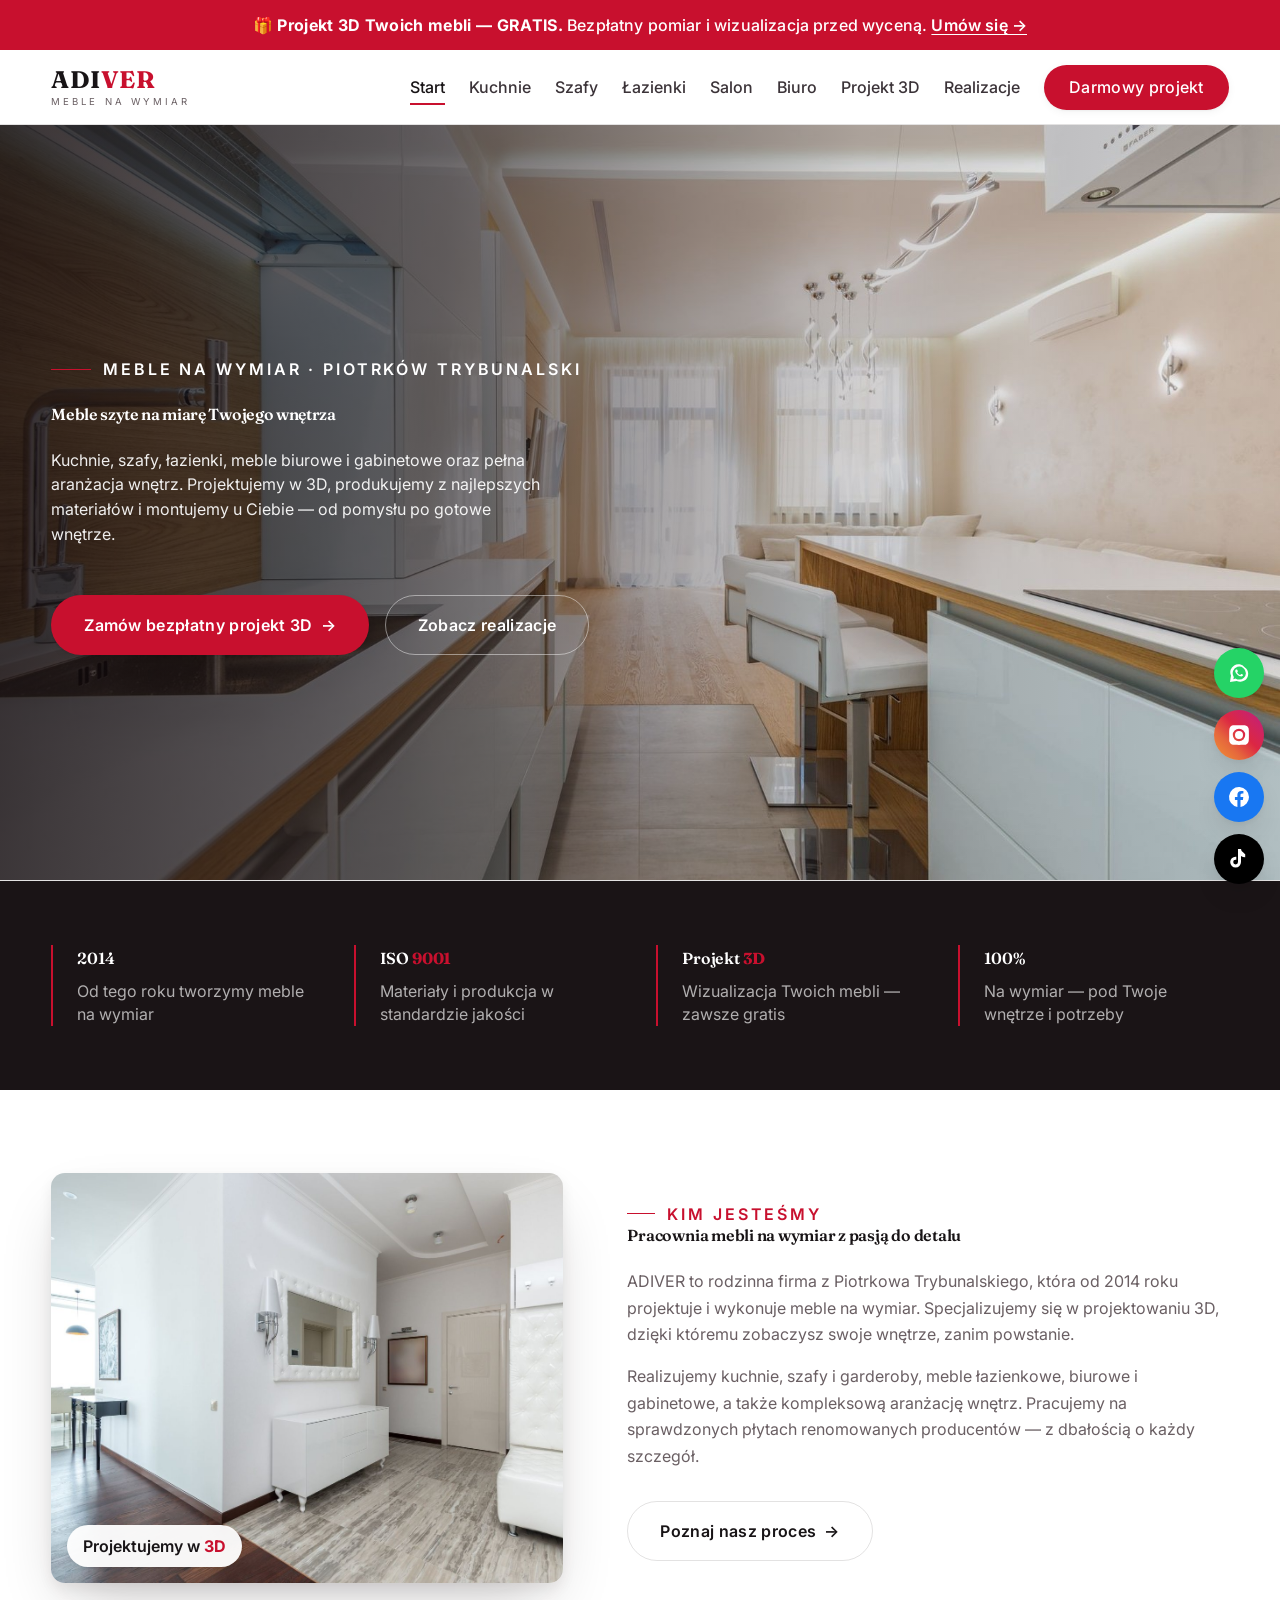
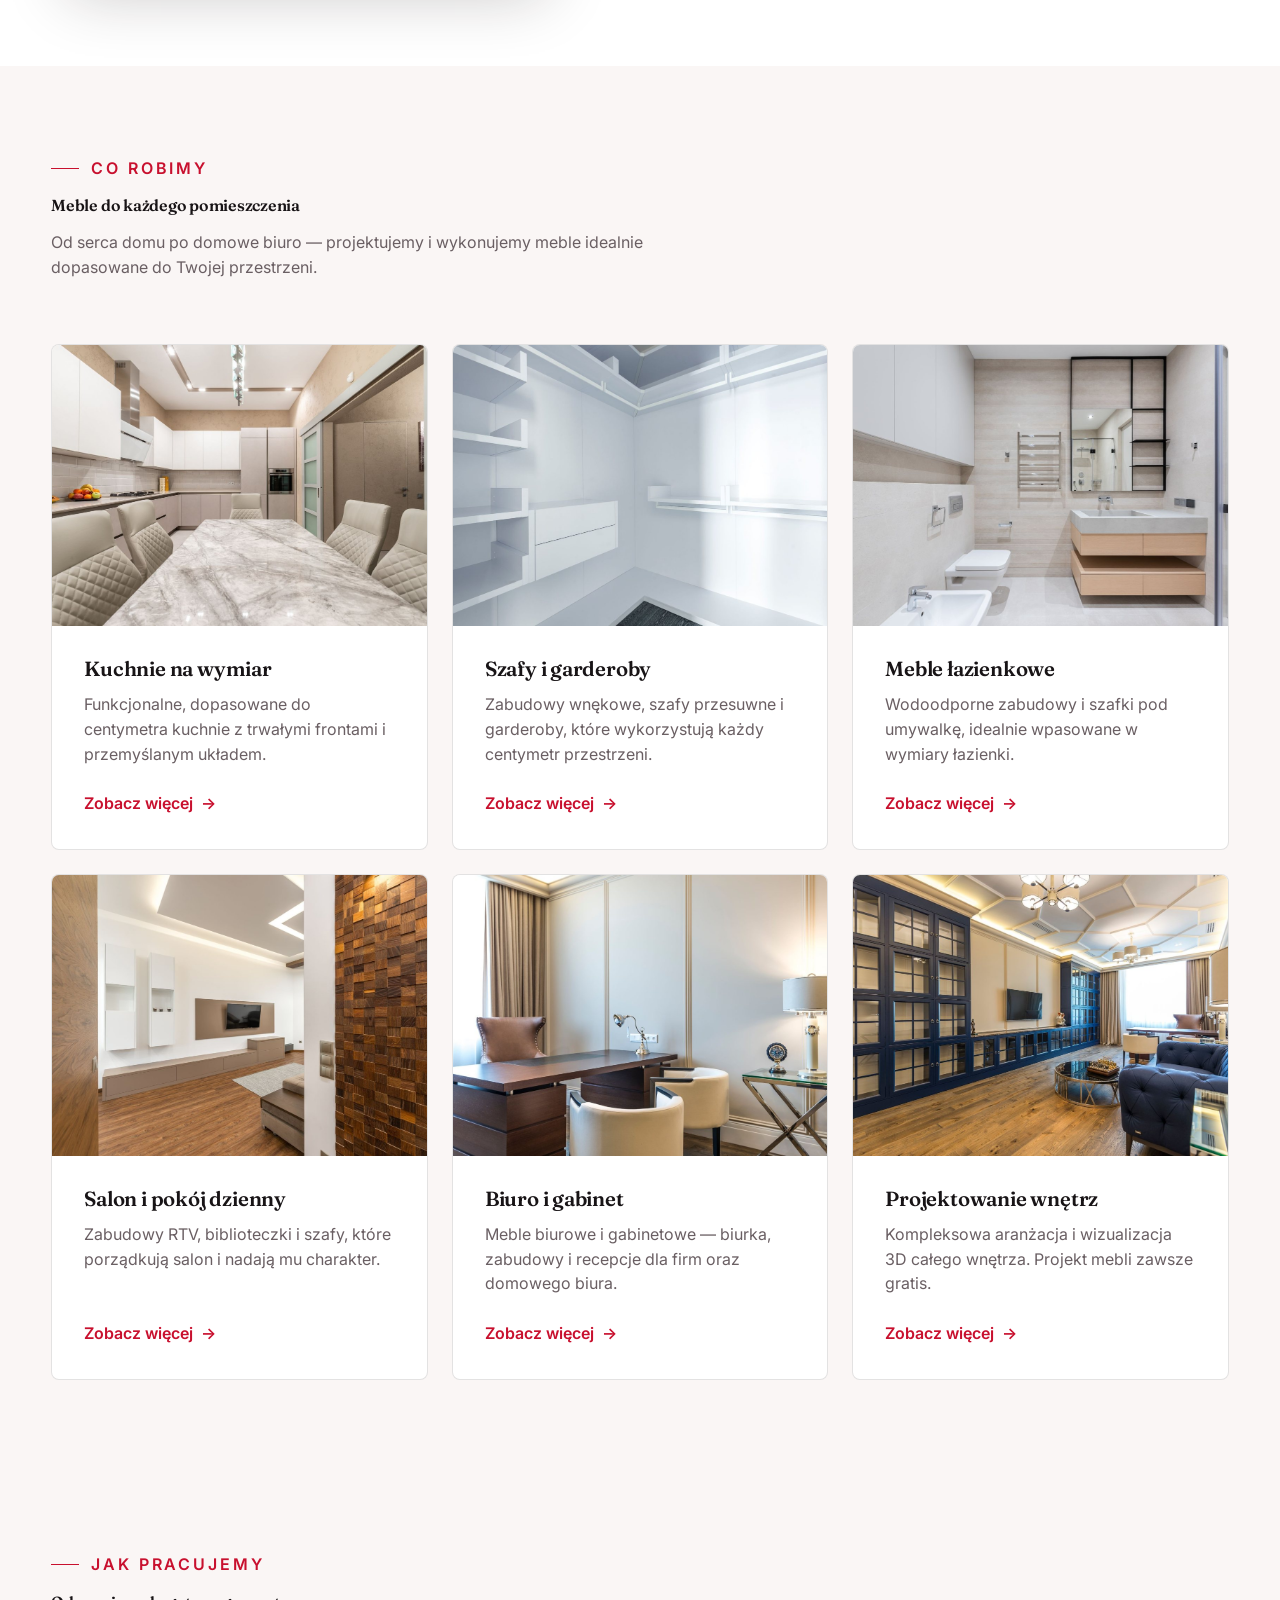
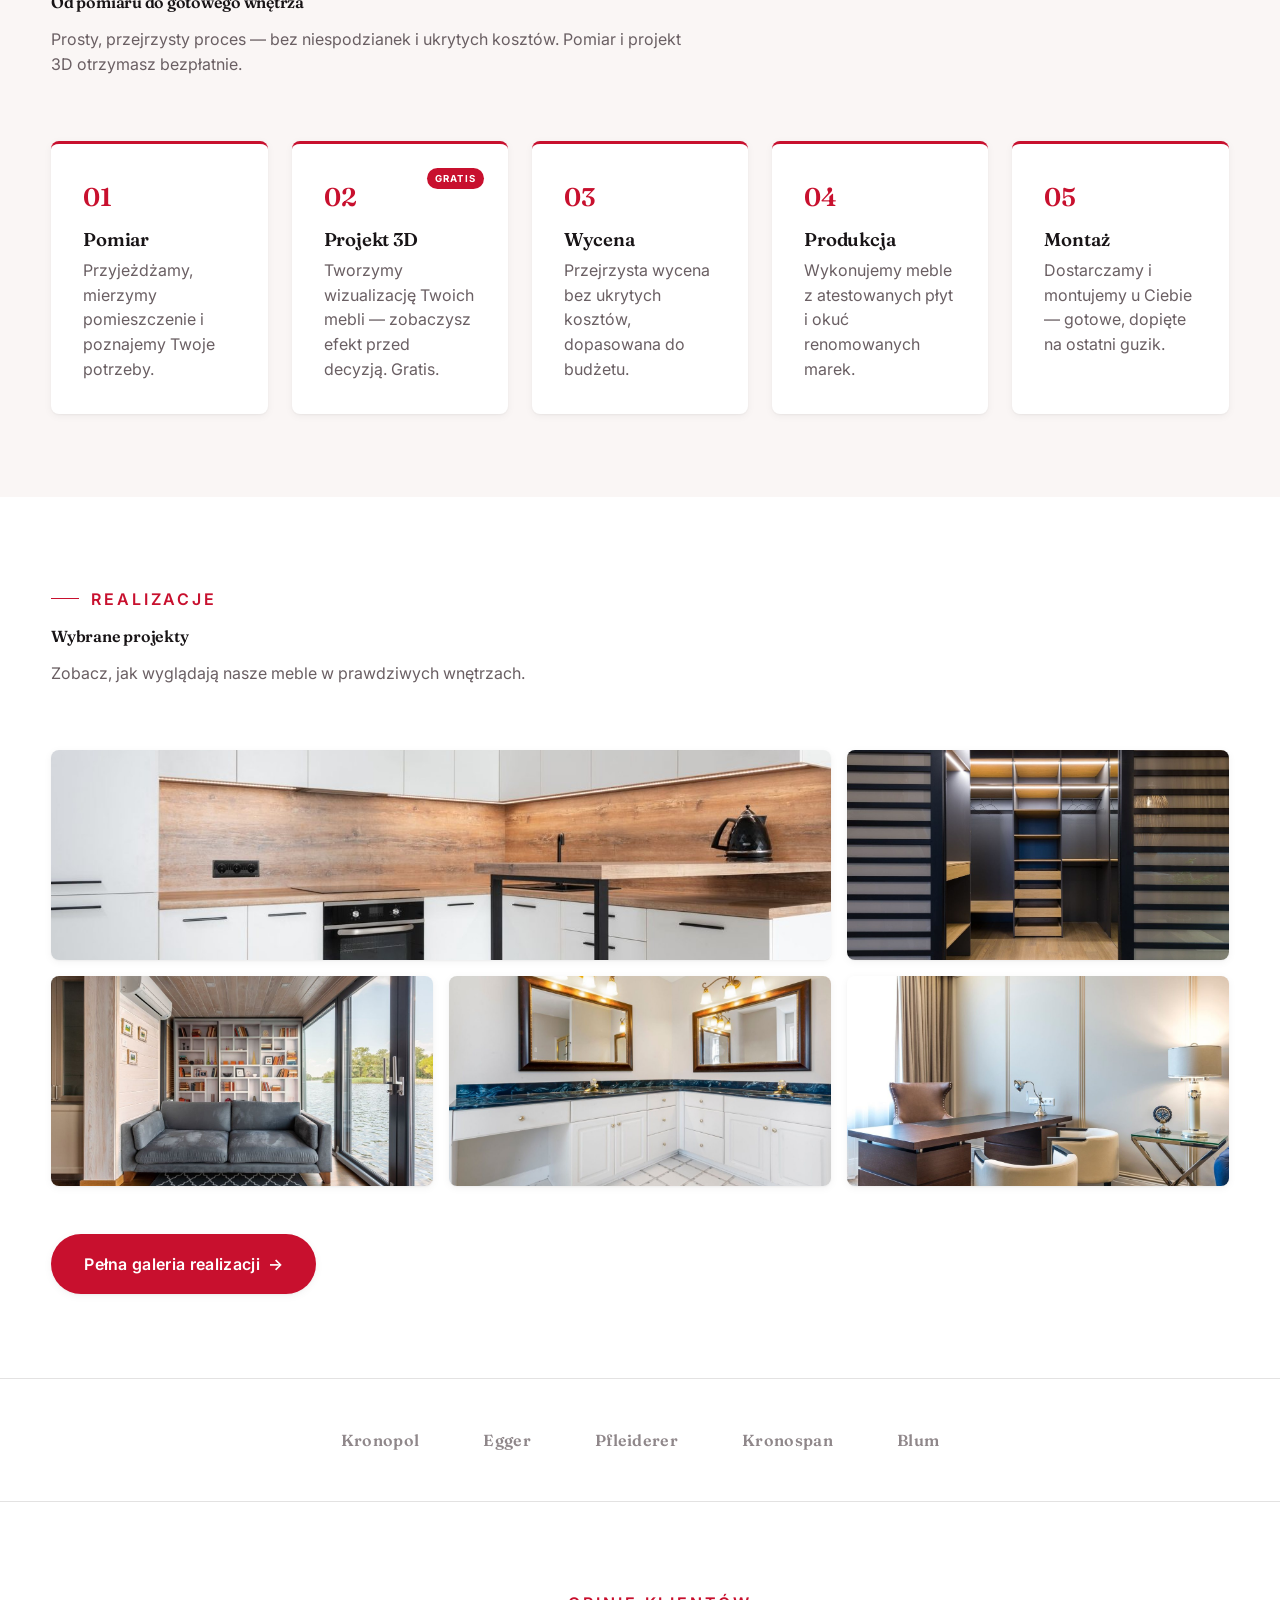
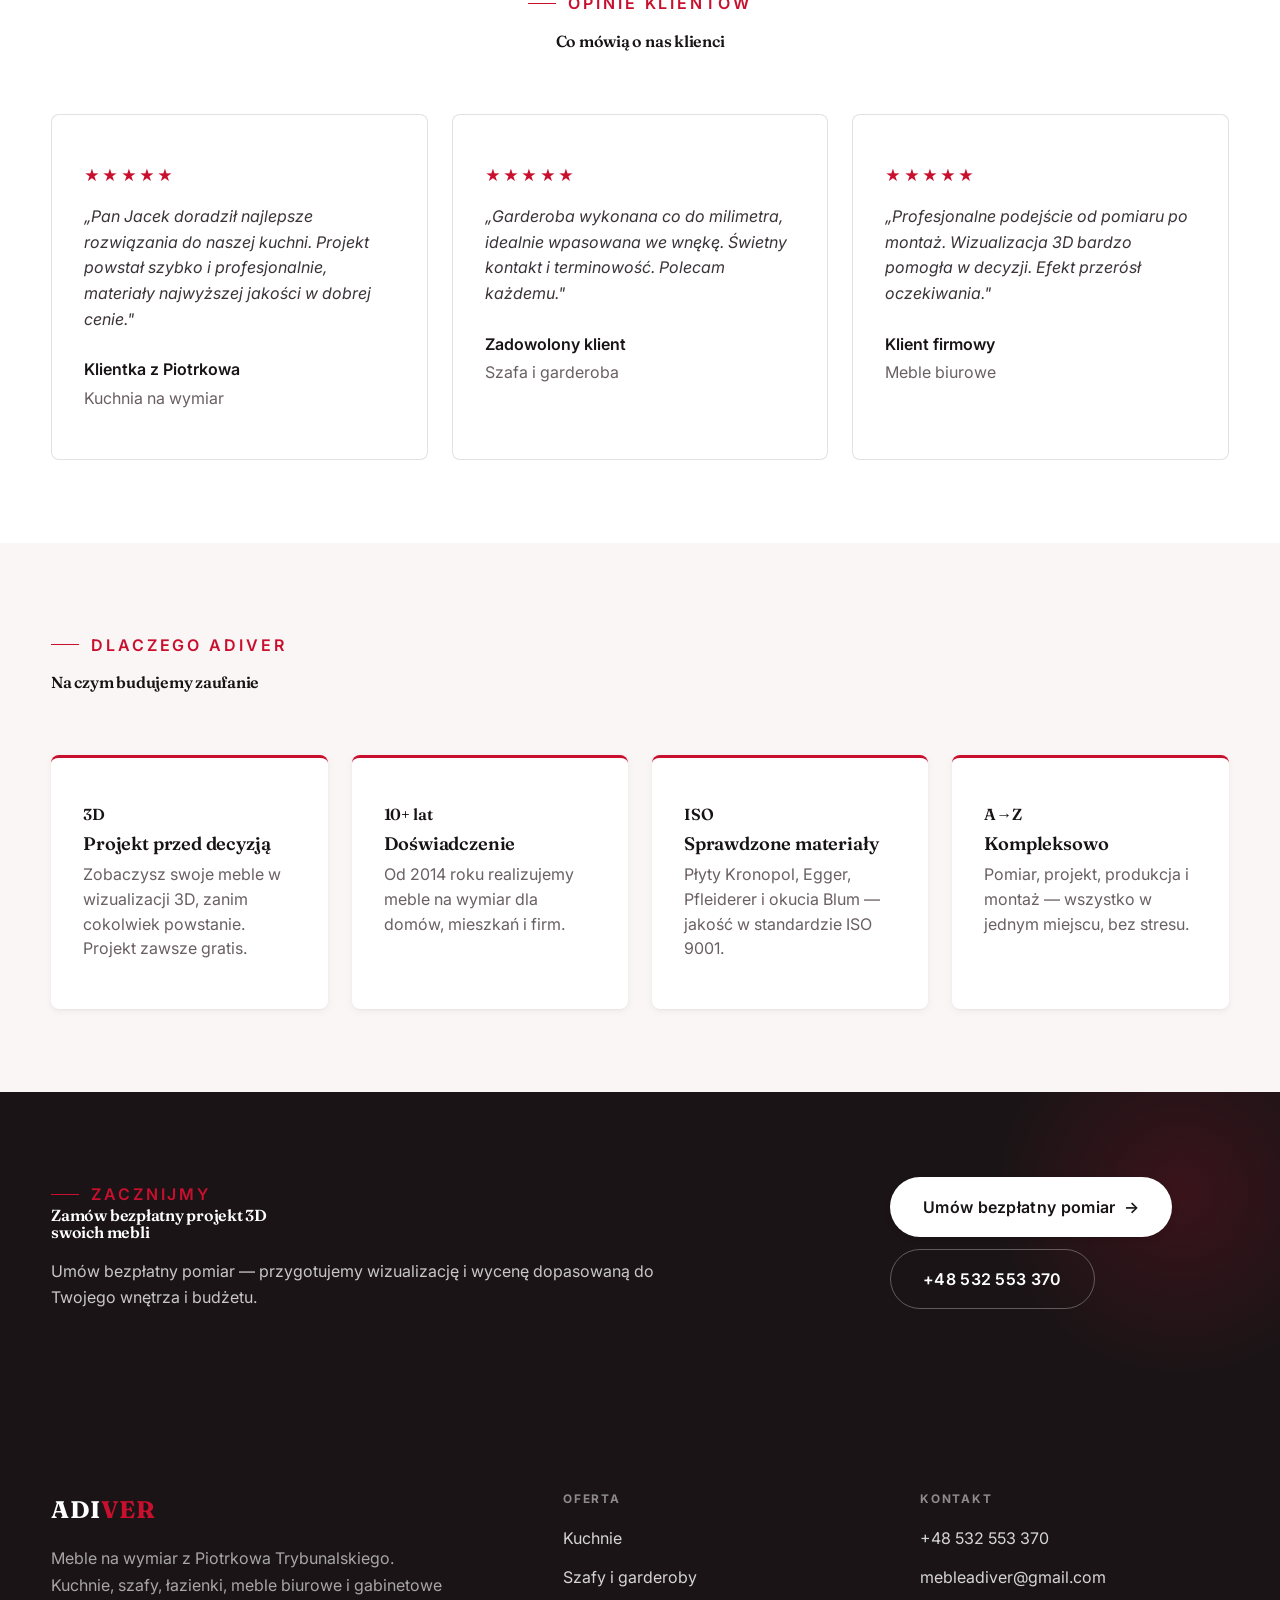
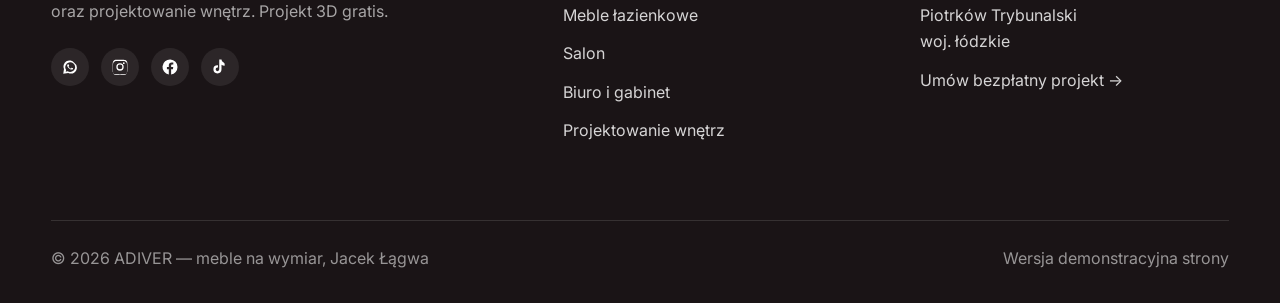
==== index.html @ 46fc0273 "ADIVER — premium wielostronicowe demo (meble na wymiar) Co-Authored-By: Claude Opus 4.8 <noreply@ant" ====
<!DOCTYPE html>
<html lang="pl">
<head>
<meta charset="UTF-8">
<meta name="viewport" content="width=device-width, initial-scale=1.0">
<title>ADIVER — meble na wymiar Piotrków Trybunalski | kuchnie, szafy, łazienki</title>
<meta name="description" content="ADIVER — meble na wymiar z Piotrkowa Trybunalskiego. Kuchnie, szafy i garderoby, meble łazienkowe, biurowe i gabinetowe oraz projektowanie wnętrz. Projekt 3D gratis.">
<link rel="preconnect" href="https://fonts.googleapis.com">
<link rel="preconnect" href="https://fonts.gstatic.com" crossorigin>
<link href="https://fonts.googleapis.com/css2?family=Fraunces:opsz,wght@9..144,400;9..144,500;9..144,600;9..144,700&family=Inter:wght@400;500;600;700&display=swap" rel="stylesheet">
<link rel="stylesheet" href="assets/styles.css?v=1">
</head>
<body>

<div class="promo">🎁 <strong>Projekt 3D Twoich mebli — GRATIS.</strong> Bezpłatny pomiar i wizualizacja przed wyceną. <a href="kontakt.html">Umów się →</a></div>

<header class="nav">
  <div class="wrap nav-inner">
    <a class="brand" href="index.html">
      <span class="name">ADI<b>VER</b></span>
      <span class="sub">Meble na wymiar</span>
    </a>
    <nav class="nav-links">
      <a href="index.html" class="active">Start</a>
      <a href="kuchnie.html">Kuchnie</a>
      <a href="szafy.html">Szafy</a>
      <a href="lazienki.html">Łazienki</a>
      <a href="salon.html">Salon</a>
      <a href="biuro.html">Biuro</a>
      <a href="projektowanie.html">Projekt 3D</a>
      <a href="realizacje.html">Realizacje</a>
      <a href="kontakt.html" class="btn btn-accent">Darmowy projekt</a>
    </nav>
    <button class="nav-toggle" aria-label="Menu"><span></span><span></span><span></span></button>
  </div>
</header>

<!-- HERO -->
<section class="hero-cine">
  <img src="img/hero.jpg" alt="Nowoczesna kuchnia na wymiar — wnętrze urządzone przez ADIVER">
  <div class="wrap">
    <div class="hero-copy">
      <span class="eyebrow">Meble na wymiar · Piotrków Trybunalski</span>
      <h1>Meble szyte na miarę Twojego wnętrza</h1>
      <p class="lead">Kuchnie, szafy, łazienki, meble biurowe i gabinetowe oraz pełna aranżacja wnętrz. Projektujemy w 3D, produkujemy z najlepszych materiałów i montujemy u Ciebie — od pomysłu po gotowe wnętrze.</p>
      <div class="hero-actions">
        <a href="kontakt.html" class="btn btn-accent">Zamów bezpłatny projekt 3D <span class="arr">→</span></a>
        <a href="realizacje.html" class="btn btn-ghost" style="color:#fff;border-color:rgba(255,255,255,.45)">Zobacz realizacje</a>
      </div>
    </div>
  </div>
</section>

<!-- STRIP fakty -->
<section class="strip" style="padding-block:0">
  <div class="wrap">
    <div class="item reveal"><div class="k">2014</div><div class="v">Od tego roku tworzymy meble na wymiar</div></div>
    <div class="item reveal"><div class="k">ISO <b>9001</b></div><div class="v">Materiały i produkcja w standardzie jakości</div></div>
    <div class="item reveal"><div class="k">Projekt <b>3D</b></div><div class="v">Wizualizacja Twoich mebli — zawsze gratis</div></div>
    <div class="item reveal"><div class="k">100%</div><div class="v">Na wymiar — pod Twoje wnętrze i potrzeby</div></div>
  </div>
</section>

<!-- KIM JESTEŚMY -->
<section>
  <div class="wrap split">
    <div class="split-art reveal"><img src="img/about.jpg" alt="Eleganckie wnętrze z meblami na wymiar"><div class="tag">Projektujemy w <b>3D</b></div></div>
    <div class="split-copy reveal">
      <span class="eyebrow">Kim jesteśmy</span>
      <h2>Pracownia mebli na wymiar z pasją do detalu</h2>
      <p class="muted">ADIVER to rodzinna firma z Piotrkowa Trybunalskiego, która od 2014 roku projektuje i wykonuje meble na wymiar. Specjalizujemy się w projektowaniu 3D, dzięki któremu zobaczysz swoje wnętrze, zanim powstanie.</p>
      <p class="muted">Realizujemy kuchnie, szafy i garderoby, meble łazienkowe, biurowe i gabinetowe, a także kompleksową aranżację wnętrz. Pracujemy na sprawdzonych płytach renomowanych producentów — z dbałością o każdy szczegół.</p>
      <a href="projektowanie.html" class="btn btn-ghost">Poznaj nasz proces <span class="arr">→</span></a>
    </div>
  </div>
</section>

<!-- CO ROBIMY -->
<section class="trust">
  <div class="wrap">
    <div class="head reveal">
      <span class="eyebrow">Co robimy</span>
      <h2>Meble do każdego pomieszczenia</h2>
      <p>Od serca domu po domowe biuro — projektujemy i wykonujemy meble idealnie dopasowane do Twojej przestrzeni.</p>
    </div>
    <div class="svc-grid">
      <a class="cardimg reveal" href="kuchnie.html"><div class="ph"><img src="img/kuchnia-1.jpg" alt="Kuchnia na wymiar"></div><div class="bd"><h3>Kuchnie na wymiar</h3><p>Funkcjonalne, dopasowane do centymetra kuchnie z trwałymi frontami i przemyślanym układem.</p><span class="more">Zobacz więcej <span class="arr">→</span></span></div></a>
      <a class="cardimg reveal" href="szafy.html"><div class="ph"><img src="img/szafy-1.jpg" alt="Szafa i garderoba na wymiar"></div><div class="bd"><h3>Szafy i garderoby</h3><p>Zabudowy wnękowe, szafy przesuwne i garderoby, które wykorzystują każdy centymetr przestrzeni.</p><span class="more">Zobacz więcej <span class="arr">→</span></span></div></a>
      <a class="cardimg reveal" href="lazienki.html"><div class="ph"><img src="img/lazienki-1.jpg" alt="Meble łazienkowe na wymiar"></div><div class="bd"><h3>Meble łazienkowe</h3><p>Wodoodporne zabudowy i szafki pod umywalkę, idealnie wpasowane w wymiary łazienki.</p><span class="more">Zobacz więcej <span class="arr">→</span></span></div></a>
      <a class="cardimg reveal" href="salon.html"><div class="ph"><img src="img/salon-1.jpg" alt="Meble do salonu na wymiar"></div><div class="bd"><h3>Salon i pokój dzienny</h3><p>Zabudowy RTV, biblioteczki i szafy, które porządkują salon i nadają mu charakter.</p><span class="more">Zobacz więcej <span class="arr">→</span></span></div></a>
      <a class="cardimg reveal" href="biuro.html"><div class="ph"><img src="img/biuro-1.jpg" alt="Meble biurowe i gabinetowe na wymiar"></div><div class="bd"><h3>Biuro i gabinet</h3><p>Meble biurowe i gabinetowe — biurka, zabudowy i recepcje dla firm oraz domowego biura.</p><span class="more">Zobacz więcej <span class="arr">→</span></span></div></a>
      <a class="cardimg reveal" href="projektowanie.html"><div class="ph"><img src="img/projekt-1.jpg" alt="Projektowanie i aranżacja wnętrz"></div><div class="bd"><h3>Projektowanie wnętrz</h3><p>Kompleksowa aranżacja i wizualizacja 3D całego wnętrza. Projekt mebli zawsze gratis.</p><span class="more">Zobacz więcej <span class="arr">→</span></span></div></a>
    </div>
  </div>
</section>

<!-- PROCES -->
<section class="process">
  <div class="wrap">
    <div class="head reveal">
      <span class="eyebrow">Jak pracujemy</span>
      <h2>Od pomiaru do gotowego wnętrza</h2>
      <p>Prosty, przejrzysty proces — bez niespodzianek i ukrytych kosztów. Pomiar i projekt 3D otrzymasz bezpłatnie.</p>
    </div>
    <div class="steps">
      <div class="step reveal"><h3>Pomiar</h3><p>Przyjeżdżamy, mierzymy pomieszczenie i poznajemy Twoje potrzeby.</p></div>
      <div class="step free reveal"><h3>Projekt 3D</h3><p>Tworzymy wizualizację Twoich mebli — zobaczysz efekt przed decyzją. Gratis.</p></div>
      <div class="step reveal"><h3>Wycena</h3><p>Przejrzysta wycena bez ukrytych kosztów, dopasowana do budżetu.</p></div>
      <div class="step reveal"><h3>Produkcja</h3><p>Wykonujemy meble z atestowanych płyt i okuć renomowanych marek.</p></div>
      <div class="step reveal"><h3>Montaż</h3><p>Dostarczamy i montujemy u Ciebie — gotowe, dopięte na ostatni guzik.</p></div>
    </div>
  </div>
</section>

<!-- REALIZACJE teaser -->
<section>
  <div class="wrap">
    <div class="head reveal">
      <span class="eyebrow">Realizacje</span>
      <h2>Wybrane projekty</h2>
      <p>Zobacz, jak wyglądają nasze meble w prawdziwych wnętrzach.</p>
    </div>
    <div class="gallery">
      <div class="tile t-two3 reveal"><img src="img/kuchnia-2.jpg" alt="Kuchnia na wymiar"><div class="cap">Kuchnia z wyspą<small>Meble na wymiar</small></div></div>
      <div class="tile t-third reveal"><img src="img/szafy-2.jpg" alt="Garderoba na wymiar"><div class="cap">Garderoba<small>Zabudowa wnękowa</small></div></div>
      <div class="tile t-third reveal"><img src="img/salon-3.jpg" alt="Zabudowa salonu"><div class="cap">Zabudowa salonu<small>Regał na wymiar</small></div></div>
      <div class="tile t-third reveal"><img src="img/lazienki-2.jpg" alt="Meble łazienkowe"><div class="cap">Łazienka<small>Szafka podumywalkowa</small></div></div>
      <div class="tile t-third reveal"><img src="img/biuro-1.jpg" alt="Meble biurowe"><div class="cap">Domowe biuro<small>Biurko i zabudowa</small></div></div>
    </div>
    <div style="margin-top:var(--space-7)" class="reveal">
      <a href="realizacje.html" class="btn btn-accent">Pełna galeria realizacji <span class="arr">→</span></a>
    </div>
  </div>
</section>

<!-- MARKI -->
<section class="brands" style="padding:0">
  <div class="wrap">
    <span class="b">Kronopol</span>
    <span class="b">Egger</span>
    <span class="b">Pfleiderer</span>
    <span class="b">Kronospan</span>
    <span class="b">Blum</span>
  </div>
</section>

<!-- OPINIE -->
<section>
  <div class="wrap">
    <div class="head center reveal">
      <span class="eyebrow">Opinie klientów</span>
      <h2>Co mówią o nas klienci</h2>
    </div>
    <div class="reviews-grid">
      <div class="review reveal"><div class="stars">★★★★★</div><p>„Pan Jacek doradził najlepsze rozwiązania do naszej kuchni. Projekt powstał szybko i profesjonalnie, materiały najwyższej jakości w dobrej cenie."</p><div class="who">Klientka z Piotrkowa<span>Kuchnia na wymiar</span></div></div>
      <div class="review reveal"><div class="stars">★★★★★</div><p>„Garderoba wykonana co do milimetra, idealnie wpasowana we wnękę. Świetny kontakt i terminowość. Polecam każdemu."</p><div class="who">Zadowolony klient<span>Szafa i garderoba</span></div></div>
      <div class="review reveal"><div class="stars">★★★★★</div><p>„Profesjonalne podejście od pomiaru po montaż. Wizualizacja 3D bardzo pomogła w decyzji. Efekt przerósł oczekiwania."</p><div class="who">Klient firmowy<span>Meble biurowe</span></div></div>
    </div>
  </div>
</section>

<!-- TRUST -->
<section class="trust">
  <div class="wrap">
    <div class="head reveal">
      <span class="eyebrow">Dlaczego ADIVER</span>
      <h2>Na czym budujemy zaufanie</h2>
    </div>
    <div class="trust-grid">
      <div class="trust-card reveal"><div class="big">3D</div><h3>Projekt przed decyzją</h3><p>Zobaczysz swoje meble w wizualizacji 3D, zanim cokolwiek powstanie. Projekt zawsze gratis.</p></div>
      <div class="trust-card reveal"><div class="big">10+ lat</div><h3>Doświadczenie</h3><p>Od 2014 roku realizujemy meble na wymiar dla domów, mieszkań i firm.</p></div>
      <div class="trust-card reveal"><div class="big">ISO</div><h3>Sprawdzone materiały</h3><p>Płyty Kronopol, Egger, Pfleiderer i okucia Blum — jakość w standardzie ISO 9001.</p></div>
      <div class="trust-card reveal"><div class="big">A→Z</div><h3>Kompleksowo</h3><p>Pomiar, projekt, produkcja i montaż — wszystko w jednym miejscu, bez stresu.</p></div>
    </div>
  </div>
</section>

<!-- CTA -->
<section class="cta">
  <div class="wrap">
    <div class="reveal">
      <span class="eyebrow">Zacznijmy</span>
      <h2>Zamów bezpłatny projekt 3D swoich mebli</h2>
      <p>Umów bezpłatny pomiar — przygotujemy wizualizację i wycenę dopasowaną do Twojego wnętrza i budżetu.</p>
    </div>
    <div class="cta-actions reveal">
      <a href="kontakt.html" class="btn btn-light">Umów bezpłatny pomiar <span class="arr">→</span></a>
      <a href="tel:+48532553370" class="btn btn-ghost" style="color:#fff;border-color:rgba(255,255,255,.3)">+48 532 553 370</a>
    </div>
  </div>
</section>

<!-- FOOTER -->
<footer>
  <div class="wrap">
    <div class="foot-grid">
      <div class="foot-brand">
        <div class="name">ADI<b>VER</b></div>
        <p>Meble na wymiar z Piotrkowa Trybunalskiego. Kuchnie, szafy, łazienki, meble biurowe i gabinetowe oraz projektowanie wnętrz. Projekt 3D gratis.</p>
        <div class="foot-social">
          <a href="https://wa.me/48532553370" target="_blank" rel="noopener" aria-label="WhatsApp"><svg viewBox="0 0 24 24" fill="currentColor"><path d="M17.6 6.3A8 8 0 004 14.5L3 21l6.7-1a8 8 0 0011.5-7.2 8 8 0 00-3.6-6.5zm-5.5 12.3c-1.1 0-2.2-.3-3.2-.9l-.2-.1-2.4.6.6-2.3-.2-.2a6.6 6.6 0 1112.2-3.5 6.6 6.6 0 01-6.6 6.4zm3.6-4.9c-.2-.1-1.2-.6-1.4-.6-.2-.1-.3-.1-.4.1l-.6.7c-.1.1-.2.2-.4.1a5.4 5.4 0 01-1.6-1 6 6 0 01-1.1-1.4c-.1-.2 0-.3.1-.4l.3-.4.2-.3v-.4l-.6-1.4c-.2-.4-.3-.3-.4-.3h-.4c-.1 0-.4 0-.5.2a2 2 0 00-.7 1.5c0 .9.7 1.8.8 1.9.1.2 1.4 2.1 3.3 2.9.5.2.8.3 1.1.4.5.1.9.1 1.2.1.4-.1 1.2-.5 1.3-.9.2-.5.2-.9.1-1l-.3-.2z"/></svg></a>
          <a href="https://www.instagram.com/meble_adiver/" target="_blank" rel="noopener" aria-label="Instagram"><svg viewBox="0 0 24 24" fill="currentColor"><path d="M12 2.2c3.2 0 3.6 0 4.9.1 1.2.1 1.8.3 2.2.4.5.2 1 .5 1.4.9.4.4.7.8.9 1.4.2.4.4 1 .4 2.2.1 1.3.1 1.6.1 4.8s0 3.6-.1 4.9c-.1 1.2-.3 1.8-.4 2.2-.2.5-.5 1-.9 1.4-.4.4-.8.7-1.4.9-.4.2-1 .4-2.2.4-1.3.1-1.6.1-4.9.1s-3.6 0-4.9-.1c-1.2-.1-1.8-.3-2.2-.4a3.8 3.8 0 01-1.4-.9 3.8 3.8 0 01-.9-1.4c-.2-.4-.4-1-.4-2.2C2.2 15.6 2.2 15.2 2.2 12s0-3.6.1-4.9c.1-1.2.3-1.8.4-2.2.2-.5.5-1 .9-1.4.4-.4.8-.7 1.4-.9.4-.2 1-.4 2.2-.4C8.4 2.2 8.8 2.2 12 2.2zm0 1.8c-3.1 0-3.5 0-4.7.1-1.1 0-1.7.2-2.1.4-.5.2-.9.4-1.3.8-.4.4-.6.8-.8 1.3-.2.4-.3 1-.4 2.1-.1 1.2-.1 1.6-.1 4.7s0 3.5.1 4.7c0 1.1.2 1.7.4 2.1.2.5.4.9.8 1.3.4.4.8.6 1.3.8.4.2 1 .3 2.1.4 1.2.1 1.6.1 4.7.1s3.5 0 4.7-.1c1.1 0 1.7-.2 2.1-.4.5-.2.9-.4 1.3-.8.4-.4.6-.8.8-1.3.2-.4.3-1 .4-2.1.1-1.2.1-1.6.1-4.7s0-3.5-.1-4.7c0-1.1-.2-1.7-.4-2.1a3.5 3.5 0 00-.8-1.3 3.5 3.5 0 00-1.3-.8c-.4-.2-1-.3-2.1-.4-1.2-.1-1.6-.1-4.7-.1zm0 3.1a4.9 4.9 0 110 9.8 4.9 4.9 0 010-9.8zm0 8a3.2 3.2 0 100-6.4 3.2 3.2 0 000 6.4zm6.2-8.2a1.1 1.1 0 11-2.3 0 1.1 1.1 0 012.3 0z"/></svg></a>
          <a href="https://www.facebook.com/p/AdiVer-100063644674765/" target="_blank" rel="noopener" aria-label="Facebook"><svg viewBox="0 0 24 24" fill="currentColor"><path d="M22 12a10 10 0 10-11.6 9.9v-7H7.9V12h2.5V9.8c0-2.5 1.5-3.9 3.8-3.9 1.1 0 2.2.2 2.2.2v2.5h-1.3c-1.2 0-1.6.8-1.6 1.6V12h2.8l-.4 2.9h-2.4v7A10 10 0 0022 12z"/></svg></a>
          <a href="https://www.tiktok.com/@meble_adiver" target="_blank" rel="noopener" aria-label="TikTok"><svg viewBox="0 0 24 24" fill="currentColor"><path d="M16.6 5.8a4.3 4.3 0 01-2.6-3.8h-3v13.1a2.4 2.4 0 11-2.4-2.4c.2 0 .5 0 .7.1v-3a5.4 5.4 0 00-.7-.1 5.4 5.4 0 105.4 5.4V9a7.2 7.2 0 004.2 1.3v-3a4.3 4.3 0 01-1.6-1.5z"/></svg></a>
        </div>
      </div>
      <div class="foot-col">
        <h4>Oferta</h4>
        <a href="kuchnie.html">Kuchnie</a>
        <a href="szafy.html">Szafy i garderoby</a>
        <a href="lazienki.html">Meble łazienkowe</a>
        <a href="salon.html">Salon</a>
        <a href="biuro.html">Biuro i gabinet</a>
        <a href="projektowanie.html">Projektowanie wnętrz</a>
      </div>
      <div class="foot-col">
        <h4>Kontakt</h4>
        <a href="tel:+48532553370">+48 532 553 370</a>
        <a href="mailto:mebleadiver@gmail.com">mebleadiver@gmail.com</a>
        <p>Piotrków Trybunalski<br>woj. łódzkie</p>
        <a href="kontakt.html">Umów bezpłatny projekt →</a>
      </div>
    </div>
    <div class="foot-bot">
      <span>© 2026 ADIVER — meble na wymiar, Jacek Łągwa</span>
      <span>Wersja demonstracyjna strony</span>
    </div>
  </div>
</footer>

<!-- DYMKI SOCIAL -->
<div class="social-float">
  <a class="sf-wa" href="https://wa.me/48532553370" target="_blank" rel="noopener" aria-label="WhatsApp"><span class="tip">Napisz na WhatsApp</span><svg viewBox="0 0 24 24" fill="currentColor"><path d="M17.6 6.3A8 8 0 004 14.5L3 21l6.7-1a8 8 0 0011.5-7.2 8 8 0 00-3.6-6.5zm-5.5 12.3c-1.1 0-2.2-.3-3.2-.9l-.2-.1-2.4.6.6-2.3-.2-.2a6.6 6.6 0 1112.2-3.5 6.6 6.6 0 01-6.6 6.4zm3.6-4.9c-.2-.1-1.2-.6-1.4-.6-.2-.1-.3-.1-.4.1l-.6.7c-.1.1-.2.2-.4.1a5.4 5.4 0 01-1.6-1 6 6 0 01-1.1-1.4c-.1-.2 0-.3.1-.4l.3-.4.2-.3v-.4l-.6-1.4c-.2-.4-.3-.3-.4-.3h-.4c-.1 0-.4 0-.5.2a2 2 0 00-.7 1.5c0 .9.7 1.8.8 1.9.1.2 1.4 2.1 3.3 2.9.5.2.8.3 1.1.4.5.1.9.1 1.2.1.4-.1 1.2-.5 1.3-.9.2-.5.2-.9.1-1l-.3-.2z"/></svg></a>
  <a class="sf-ig" href="https://www.instagram.com/meble_adiver/" target="_blank" rel="noopener" aria-label="Instagram"><span class="tip">Instagram</span><svg viewBox="0 0 24 24" fill="currentColor"><path d="M12 2.2c3.2 0 3.6 0 4.9.1 1.2.1 1.8.3 2.2.4.5.2 1 .5 1.4.9.4.4.7.8.9 1.4.2.4.4 1 .4 2.2.1 1.3.1 1.6.1 4.8s0 3.6-.1 4.9c-.1 1.2-.3 1.8-.4 2.2-.2.5-.5 1-.9 1.4-.4.4-.8.7-1.4.9-.4.2-1 .4-2.2.4-1.3.1-1.6.1-4.9.1s-3.6 0-4.9-.1c-1.2-.1-1.8-.3-2.2-.4a3.8 3.8 0 01-1.4-.9 3.8 3.8 0 01-.9-1.4c-.2-.4-.4-1-.4-2.2C2.2 15.6 2.2 15.2 2.2 12s0-3.6.1-4.9c.1-1.2.3-1.8.4-2.2.2-.5.5-1 .9-1.4.4-.4.8-.7 1.4-.9.4-.2 1-.4 2.2-.4C8.4 2.2 8.8 2.2 12 2.2zm0 3.6a6.2 6.2 0 100 12.4 6.2 6.2 0 000-12.4zm0 10.2a4 4 0 110-8 4 4 0 010 8zm6.4-10.4a1.4 1.4 0 11-2.9 0 1.4 1.4 0 012.9 0z"/></svg></a>
  <a class="sf-fb" href="https://www.facebook.com/p/AdiVer-100063644674765/" target="_blank" rel="noopener" aria-label="Facebook"><span class="tip">Facebook</span><svg viewBox="0 0 24 24" fill="currentColor"><path d="M22 12a10 10 0 10-11.6 9.9v-7H7.9V12h2.5V9.8c0-2.5 1.5-3.9 3.8-3.9 1.1 0 2.2.2 2.2.2v2.5h-1.3c-1.2 0-1.6.8-1.6 1.6V12h2.8l-.4 2.9h-2.4v7A10 10 0 0022 12z"/></svg></a>
  <a class="sf-tt" href="https://www.tiktok.com/@meble_adiver" target="_blank" rel="noopener" aria-label="TikTok"><span class="tip">TikTok</span><svg viewBox="0 0 24 24" fill="currentColor"><path d="M16.6 5.8a4.3 4.3 0 01-2.6-3.8h-3v13.1a2.4 2.4 0 11-2.4-2.4c.2 0 .5 0 .7.1v-3a5.4 5.4 0 00-.7-.1 5.4 5.4 0 105.4 5.4V9a7.2 7.2 0 004.2 1.3v-3a4.3 4.3 0 01-1.6-1.5z"/></svg></a>
</div>

<script src="assets/main.js?v=1"></script>
</body>
</html>
---- assets/styles.css ----
/* ============================================================
   ADIVER — meble na wymiar | premium, biało-czerwone
   Elegancka czerwień jako akcent, dużo bieli i przestrzeni.
   Display: Fraunces (serif, wnętrzarski luksus) · Body: Inter
   Projekt strony: Krzysztof Brzeziński
   ============================================================ */

:root{
  /* PALETA — biel + szlachetna czerwień */
  --paper:#FFFFFF;            /* główne tło */
  --paper-2:#FAF6F5;          /* sekcje alternatywne (ciepła biel z nutą czerwieni) */
  --paper-3:#F2EBEA;          /* delikatne wypełnienia */
  --ink:#181416;             /* tekst główny — ciepły grafit */
  --ink-soft:#3B3338;         /* nagłówki drugorzędne */
  --muted:#6A5F63;            /* tekst poboczny */
  --line:rgba(24,20,22,.12);  /* hairline */
  --accent:#C8102E;           /* szlachetna czerwień — jedyny akcent */
  --accent-d:#9E0C24;         /* czerwień hover/głębsza */
  --accent-soft:rgba(200,16,46,.08);
  --dark:#1A1416;             /* sekcje ciemne (stopka/CTA) — ciepły, prawie czarny */

  --space-1:4px; --space-2:8px; --space-3:12px; --space-4:16px; --space-5:24px;
  --space-6:32px; --space-7:48px; --space-8:64px; --space-9:96px; --space-10:128px;

  --text-sm:clamp(.82rem,.8rem+.1vw,.9rem);
  --text-base:clamp(1rem,.97rem+.15vw,1.1rem);
  --text-lg:clamp(1.12rem,1.05rem+.3vw,1.32rem);
  --text-h3:clamp(1.25rem,1.1rem+.55vw,1.6rem);
  --text-h2:clamp(2rem,1.5rem+2.1vw,3rem);
  --text-h1:clamp(2.7rem,1.9rem+3.9vw,4.8rem);

  --r-sm:4px; --r-md:8px; --r-lg:14px; --r-pill:999px;

  --ease:cubic-bezier(.25,.46,.45,.94); --dur:.24s;

  --sh-sm:0 1px 2px rgba(24,16,18,.04), 0 2px 8px rgba(24,16,18,.05);
  --sh-md:0 2px 6px rgba(24,16,18,.05), 0 14px 30px -8px rgba(24,16,18,.14);
  --sh-lg:0 6px 14px rgba(24,16,18,.07), 0 28px 60px -18px rgba(24,16,18,.24);

  --hairline:1px solid var(--line);

  --font-display:"Fraunces","Georgia",serif;
  --font-body:"Inter","Helvetica Neue",Arial,sans-serif;
}

*{box-sizing:border-box;margin:0;padding:0}
html{scroll-behavior:smooth}
body{
  font-family:var(--font-body);
  font-size:var(--text-base);
  line-height:1.65;
  color:var(--ink);
  background:var(--paper);
  -webkit-font-smoothing:antialiased;
  text-rendering:optimizeLegibility;
}
img{max-width:100%;display:block}
a{color:inherit;text-decoration:none}

.wrap{width:min(92%,1200px);margin-inline:auto}
section{padding-block:clamp(54px,6.5vw,98px)}

h1,h2,h3{font-family:var(--font-display);font-weight:600;line-height:1.08;letter-spacing:-.01em;color:var(--ink)}
h1{font-size:var(--text-h1);letter-spacing:-.02em}
h2{font-size:var(--text-h2);letter-spacing:-.015em}
h3{font-size:var(--text-h3)}
p{max-width:65ch}

.eyebrow{
  font-family:var(--font-body);
  font-size:var(--text-sm);
  font-weight:600;
  letter-spacing:.18em;
  text-transform:uppercase;
  color:var(--accent);
  display:inline-flex;align-items:center;gap:var(--space-3);
}
.eyebrow::before{content:"";width:28px;height:1px;background:var(--accent);display:inline-block}

.muted{color:var(--muted)}
.lead{font-size:var(--text-lg);line-height:1.55;color:var(--ink-soft);max-width:52ch}
.accent-text{color:var(--accent)}

/* ---------- PROMO BAR (projekt gratis) ---------- */
.promo{background:var(--accent);color:#fff;text-align:center;font-size:var(--text-sm);font-weight:500;
  padding:var(--space-3) var(--space-4);letter-spacing:.01em}
.promo strong{font-weight:700;letter-spacing:.02em}
.promo a{text-decoration:underline;text-underline-offset:3px;font-weight:600}
.promo a:hover{color:rgba(255,255,255,.85)}

/* ---------- BUTTONS ---------- */
.btn{
  display:inline-flex;align-items:center;gap:var(--space-2);
  font-family:var(--font-body);font-weight:600;font-size:var(--text-sm);letter-spacing:.02em;
  padding:var(--space-4) var(--space-6);
  border-radius:var(--r-pill);
  transition:transform var(--dur) var(--ease),box-shadow var(--dur) var(--ease),background var(--dur) var(--ease),border-color var(--dur) var(--ease);
  cursor:pointer;border:1px solid transparent;
}
.btn-accent{background:var(--accent);color:#fff;box-shadow:var(--sh-sm)}
.btn-accent:hover{background:var(--accent-d);transform:translateY(-2px);box-shadow:var(--sh-md)}
.btn-accent:active{transform:translateY(0);box-shadow:var(--sh-sm)}
.btn-ghost{background:transparent;color:var(--ink);border-color:var(--line)}
.btn-ghost:hover{border-color:var(--accent);color:var(--accent);transform:translateY(-2px)}
.btn-light{background:#fff;color:var(--ink);box-shadow:var(--sh-sm)}
.btn-light:hover{transform:translateY(-2px);box-shadow:var(--sh-md)}
.btn .arr{transition:transform var(--dur) var(--ease)}
.btn:hover .arr{transform:translateX(4px)}

/* ---------- NAV ---------- */
.nav{
  position:sticky;top:0;z-index:50;
  background:color-mix(in srgb,var(--paper) 90%,transparent);
  backdrop-filter:saturate(140%) blur(10px);
  border-bottom:var(--hairline);
}
.nav-inner{display:flex;align-items:center;justify-content:space-between;height:74px}
.brand{display:flex;flex-direction:column;line-height:1}
.brand .name{font-family:var(--font-display);font-weight:700;font-size:1.5rem;letter-spacing:.02em}
.brand .name b{color:var(--accent);font-weight:700}
.brand .sub{font-family:var(--font-body);font-size:.6rem;letter-spacing:.32em;text-transform:uppercase;color:var(--muted);margin-top:5px}
.nav-links{display:flex;align-items:center;gap:var(--space-5)}
.nav-links a{font-size:var(--text-sm);font-weight:500;color:var(--ink-soft);position:relative;padding-block:4px;transition:color var(--dur) var(--ease)}
.nav-links a::after{content:"";position:absolute;left:0;bottom:0;width:0;height:1.5px;background:var(--accent);transition:width var(--dur) var(--ease)}
.nav-links a:hover,.nav-links a.active{color:var(--ink)}
.nav-links a:hover::after,.nav-links a.active::after{width:100%}
.nav-links .btn{padding:var(--space-2) var(--space-5)}
.nav-links a.btn-accent{color:#fff}
.nav-links a.btn-ghost,.nav-links a.btn-light{color:var(--ink)}
.nav-links a.btn::after{display:none}
.nav-toggle{display:none;background:none;border:none;cursor:pointer;flex-direction:column;gap:5px;padding:8px}
.nav-toggle span{width:24px;height:2px;background:var(--ink);transition:var(--dur)}

/* ---------- HERO kinowy (strona główna) ---------- */
.hero-cine{position:relative;min-height:clamp(580px,84vh,860px);display:flex;align-items:center;overflow:hidden;border-bottom:var(--hairline)}
.hero-cine>img{position:absolute;inset:0;width:100%;height:100%;object-fit:cover;z-index:0}
.hero-cine::after{content:"";position:absolute;inset:0;z-index:1;
  background:linear-gradient(95deg,rgba(20,12,14,.84) 0%,rgba(20,12,14,.6) 34%,rgba(20,12,14,.2) 64%,rgba(20,12,14,.02) 100%)}
.hero-cine .wrap{position:relative;z-index:2;padding-block:var(--space-8)}
.hero-cine .hero-copy{max-width:680px}
.hero-cine .eyebrow{color:#fff;margin-bottom:var(--space-5)}
.hero-cine .eyebrow::before{background:var(--accent);width:40px}
.hero-cine h1{color:#fff;margin-bottom:var(--space-5)}
.hero-cine .lead{color:rgba(255,255,255,.92);max-width:50ch;margin-bottom:var(--space-7)}
.hero-cine .hero-actions{display:flex;flex-wrap:wrap;gap:var(--space-4)}
@media(max-width:680px){
  .hero-cine{min-height:clamp(540px,78vh,660px);align-items:flex-end}
  .hero-cine::after{background:linear-gradient(0deg,rgba(20,12,14,.9) 6%,rgba(20,12,14,.45) 55%,rgba(20,12,14,.2) 100%)}
  .hero-cine .wrap{padding-bottom:var(--space-9)}
}

/* ---------- PAGEHEAD (podstrony) ---------- */
.pagehead{position:relative;min-height:48vh;display:flex;align-items:flex-end;overflow:hidden;border-bottom:var(--hairline)}
.pagehead img{position:absolute;inset:0;width:100%;height:100%;object-fit:cover}
.pagehead::after{content:"";position:absolute;inset:0;background:linear-gradient(180deg,rgba(20,12,14,.2),rgba(20,12,14,.66))}
.pagehead .wrap{position:relative;z-index:2;padding-block:var(--space-9);color:#fff}
.pagehead h1{color:#fff;max-width:20ch}
.pagehead .eyebrow{color:#fff}
.pagehead .eyebrow::before{background:var(--accent);width:40px}
.pagehead p{color:rgba(255,255,255,.88);margin-top:var(--space-4);max-width:56ch;font-size:var(--text-lg)}

/* ---------- STRIP (liczby/fakty) ---------- */
.strip{background:var(--dark);color:#fff}
.strip .wrap{display:grid;grid-template-columns:repeat(4,1fr);gap:var(--space-6);padding-block:var(--space-8)}
.strip .item .k{font-family:var(--font-display);font-size:clamp(1.7rem,1.2rem+1.5vw,2.5rem);font-weight:600;letter-spacing:-.01em;color:#fff}
.strip .item .k b{color:var(--accent)}
.strip .item .v{font-size:var(--text-sm);color:rgba(255,255,255,.66);margin-top:var(--space-2);line-height:1.45}
.strip .item{border-left:2px solid var(--accent);padding-left:var(--space-5)}

/* ---------- SECTION HEAD ---------- */
.head{max-width:50rem;margin-bottom:var(--space-8)}
.head.center{margin-inline:auto;text-align:center}
.head .eyebrow{margin-bottom:var(--space-4)}
.head h2{margin-bottom:var(--space-4)}
.head p{color:var(--muted);font-size:var(--text-lg);line-height:1.55}
.head.center p{margin-inline:auto}

/* ---------- INTRO SPLIT ---------- */
.split{display:grid;grid-template-columns:.92fr 1.08fr;gap:clamp(28px,5vw,80px);align-items:center}
.split.rev{grid-template-columns:1.08fr .92fr}
.split.rev .split-art{order:-1}
.split-art{position:relative;aspect-ratio:5/4;border-radius:var(--r-lg);overflow:hidden;box-shadow:var(--sh-lg)}
.split-art img{width:100%;height:100%;object-fit:cover}
.split-art .tag{position:absolute;left:var(--space-4);bottom:var(--space-4);background:rgba(255,255,255,.95);
  padding:var(--space-2) var(--space-4);border-radius:var(--r-pill);font-size:var(--text-sm);font-weight:600;box-shadow:var(--sh-sm)}
.split-art .tag b{color:var(--accent)}
.split-copy h2{margin-bottom:var(--space-5)}
.split-copy p+p{margin-top:var(--space-4)}
.split-copy .btn{margin-top:var(--space-6)}

/* ---------- SERVICES (kafle) ---------- */
.svc-grid{display:grid;grid-template-columns:repeat(auto-fit,minmax(280px,1fr));gap:var(--space-5)}
.svc{background:#fff;border:var(--hairline);border-radius:var(--r-md);padding:var(--space-7) var(--space-6);
  transition:transform var(--dur) var(--ease),box-shadow var(--dur) var(--ease),border-color var(--dur) var(--ease);
  position:relative;overflow:hidden;display:flex;flex-direction:column}
.svc::before{content:"";position:absolute;left:0;top:0;width:3px;height:0;background:var(--accent);transition:height var(--dur) var(--ease)}
.svc:hover{transform:translateY(-4px);box-shadow:var(--sh-md);border-color:transparent}
.svc:hover::before{height:100%}
.svc .ic{font-family:var(--font-display);font-size:1.4rem;font-weight:600;color:var(--accent);margin-bottom:var(--space-4)}
.svc h3{margin-bottom:var(--space-3);font-size:1.3rem}
.svc p{color:var(--muted);font-size:var(--text-base);line-height:1.6;flex:1}
.svc .more{margin-top:var(--space-5);font-size:var(--text-sm);font-weight:600;color:var(--accent);display:inline-flex;gap:var(--space-2);align-items:center}
.svc:hover .more .arr{transform:translateX(4px)}
.svc .more .arr{transition:transform var(--dur) var(--ease)}

/* karta usługi ze zdjęciem (na stronie głównej / przeglądy) */
.cardimg{background:#fff;border:var(--hairline);border-radius:var(--r-md);overflow:hidden;display:flex;flex-direction:column;
  transition:transform var(--dur) var(--ease),box-shadow var(--dur) var(--ease)}
.cardimg:hover{transform:translateY(-4px);box-shadow:var(--sh-md)}
.cardimg .ph{aspect-ratio:4/3;overflow:hidden}
.cardimg .ph img{width:100%;height:100%;object-fit:cover;transition:transform .6s var(--ease)}
.cardimg:hover .ph img{transform:scale(1.05)}
.cardimg .bd{padding:var(--space-6);display:flex;flex-direction:column;flex:1}
.cardimg h3{font-size:1.28rem;margin-bottom:var(--space-3)}
.cardimg p{color:var(--muted);font-size:var(--text-base);line-height:1.55;flex:1}
.cardimg .more{margin-top:var(--space-5);font-size:var(--text-sm);font-weight:600;color:var(--accent);display:inline-flex;gap:var(--space-2);align-items:center}
.cardimg:hover .more .arr{transform:translateX(4px)}
.cardimg .more .arr{transition:transform var(--dur) var(--ease)}

/* duże wiersze usług (podstrony kategorii) */
.svc-row{display:grid;grid-template-columns:1fr 1fr;gap:clamp(24px,4vw,64px);align-items:center;padding-block:var(--space-8)}
.svc-row+.svc-row{border-top:var(--hairline)}
.svc-row.rev .svc-row-art{order:-1}
.svc-row-art{aspect-ratio:4/3;border-radius:var(--r-md);overflow:hidden;box-shadow:var(--sh-md)}
.svc-row-art img{width:100%;height:100%;object-fit:cover;transition:transform .6s var(--ease)}
.svc-row-art:hover img{transform:scale(1.04)}
.svc-row h3{font-size:1.7rem;margin-bottom:var(--space-4)}
.svc-row .num{font-family:var(--font-display);font-size:1.1rem;font-weight:600;color:var(--accent);display:block;margin-bottom:var(--space-3)}
.svc-row ul{list-style:none;margin-top:var(--space-4);display:flex;flex-direction:column;gap:var(--space-3)}
.svc-row li{position:relative;padding-left:var(--space-6);color:var(--ink-soft);font-size:var(--text-base)}
.svc-row li::before{content:"";position:absolute;left:0;top:.62em;width:12px;height:2px;background:var(--accent)}

/* ---------- GALLERY (realizacje) ---------- */
.gallery{display:grid;grid-template-columns:repeat(12,1fr);gap:var(--space-4);grid-auto-rows:210px}
.tile{position:relative;overflow:hidden;border-radius:var(--r-md);box-shadow:var(--sh-sm);
  transition:transform var(--dur) var(--ease),box-shadow var(--dur) var(--ease)}
.tile img{width:100%;height:100%;object-fit:cover;transition:transform .6s var(--ease)}
.tile:hover{box-shadow:var(--sh-md)}
.tile:hover img{transform:scale(1.05)}
.tile .cap{position:absolute;left:0;right:0;bottom:0;padding:var(--space-5) var(--space-4) var(--space-4);
  background:linear-gradient(transparent,rgba(20,12,14,.8));color:#fff;
  font-size:var(--text-sm);font-weight:600;letter-spacing:.01em;
  opacity:0;transform:translateY(8px);transition:var(--dur) var(--ease)}
.tile:hover .cap{opacity:1;transform:translateY(0)}
.tile .cap small{display:block;font-weight:400;opacity:.78;letter-spacing:.04em;text-transform:uppercase;font-size:.66rem;margin-top:3px;color:#fff}
.t-wide{grid-column:span 6}
.t-tall{grid-column:span 6;grid-row:span 2}
.t-std{grid-column:span 6}
.t-third{grid-column:span 4}
.t-two3{grid-column:span 8}

/* ---------- PROCES (jak pracujemy) ---------- */
.process{background:var(--paper-2)}
.steps{display:grid;grid-template-columns:repeat(auto-fit,minmax(180px,1fr));gap:var(--space-5);margin-top:var(--space-7);counter-reset:step}
.step{background:#fff;border-radius:var(--r-md);padding:var(--space-6);box-shadow:var(--sh-sm);position:relative;border-top:3px solid var(--accent)}
.step::before{counter-increment:step;content:"0" counter(step);font-family:var(--font-display);font-size:1.6rem;font-weight:600;color:var(--accent);display:block;margin-bottom:var(--space-3)}
.step h3{font-size:1.16rem;margin-bottom:var(--space-2)}
.step p{color:var(--muted);font-size:var(--text-sm);line-height:1.55}
.step.free::after{content:"GRATIS";position:absolute;top:var(--space-5);right:var(--space-5);background:var(--accent);color:#fff;font-size:.6rem;font-weight:700;letter-spacing:.12em;padding:3px 8px;border-radius:var(--r-pill)}

/* ---------- TRUST ---------- */
.trust{background:var(--paper-2)}
.trust-grid{display:grid;grid-template-columns:repeat(auto-fit,minmax(240px,1fr));gap:var(--space-5);margin-top:var(--space-7)}
.trust-card{background:#fff;border-radius:var(--r-md);padding:var(--space-7) var(--space-6);box-shadow:var(--sh-sm);border-top:3px solid var(--accent)}
.trust-card .big{font-family:var(--font-display);font-size:clamp(1.9rem,1.3rem+1.7vw,2.7rem);font-weight:600;letter-spacing:-.01em;color:var(--ink);line-height:1}
.trust-card h3{font-size:1.14rem;margin:var(--space-3) 0 var(--space-2)}
.trust-card p{color:var(--muted);font-size:var(--text-base);line-height:1.55}

/* ---------- OPINIE ---------- */
.reviews-grid{display:grid;grid-template-columns:repeat(auto-fit,minmax(300px,1fr));gap:var(--space-5);margin-top:var(--space-7)}
.review{background:#fff;border:var(--hairline);border-radius:var(--r-md);padding:var(--space-7) var(--space-6);position:relative}
.review .stars{color:var(--accent);letter-spacing:.15em;font-size:.95rem;margin-bottom:var(--space-4)}
.review p{font-size:var(--text-base);line-height:1.6;color:var(--ink-soft);font-style:italic}
.review .who{margin-top:var(--space-5);font-weight:600;font-size:var(--text-sm);color:var(--ink)}
.review .who span{display:block;font-weight:400;color:var(--muted);font-style:normal;margin-top:2px}

/* ---------- MARKI ---------- */
.brands{border-top:var(--hairline);border-bottom:var(--hairline);background:#fff}
.brands .wrap{display:flex;flex-wrap:wrap;align-items:center;justify-content:center;gap:clamp(24px,5vw,68px);padding-block:var(--space-7)}
.brands .b{font-family:var(--font-display);font-weight:600;font-size:clamp(1.1rem,.9rem+.8vw,1.55rem);color:var(--muted);letter-spacing:.02em;opacity:.75;transition:opacity var(--dur),color var(--dur)}
.brands .b:hover{opacity:1;color:var(--ink)}

/* ---------- CTA band ---------- */
.cta{background:var(--dark);color:#fff;position:relative;overflow:hidden}
.cta .wrap{display:grid;grid-template-columns:1.4fr .6fr;gap:var(--space-7);align-items:center;position:relative;z-index:2}
.cta h2{color:#fff;max-width:22ch}
.cta p{color:rgba(255,255,255,.76);margin-top:var(--space-4)}
.cta-actions{display:flex;flex-direction:column;gap:var(--space-3);align-items:flex-start}
.cta::before{content:"";position:absolute;right:-90px;top:-90px;width:380px;height:380px;border-radius:50%;
  background:radial-gradient(circle,rgba(200,16,46,.18),transparent 70%)}

/* ---------- CONTACT ---------- */
.contact-grid{display:grid;grid-template-columns:.85fr 1.15fr;gap:clamp(28px,4vw,56px);align-items:start}
.info-list{display:flex;flex-direction:column;gap:var(--space-2)}
.info-row{display:flex;gap:var(--space-4);align-items:flex-start;padding-block:var(--space-4);border-bottom:var(--hairline)}
.info-row .ic{flex:none;width:44px;height:44px;display:grid;place-items:center;border-radius:50%;
  background:var(--accent-soft);color:var(--accent)}
.info-row .ic svg{width:20px;height:20px}
.info-row .lbl{font-size:.72rem;letter-spacing:.14em;text-transform:uppercase;color:var(--muted)}
.info-row .val{font-weight:600;font-size:var(--text-base);margin-top:2px}
.info-row a.val:hover{color:var(--accent)}
.map{border:none;border-radius:var(--r-lg);box-shadow:var(--sh-md);width:100%;height:100%;min-height:380px;filter:grayscale(.15) contrast(1.02)}
.form{background:#fff;border:var(--hairline);border-radius:var(--r-lg);padding:clamp(24px,3vw,40px);box-shadow:var(--sh-sm)}
.form .fld{margin-bottom:var(--space-5)}
.form label{display:block;font-size:var(--text-sm);font-weight:600;margin-bottom:var(--space-2)}
.form input,.form textarea,.form select{width:100%;font-family:inherit;font-size:var(--text-base);color:var(--ink);
  padding:var(--space-4);border:var(--hairline);border-radius:var(--r-sm);background:var(--paper);transition:border-color var(--dur)}
.form input:focus,.form textarea:focus,.form select:focus{outline:none;border-color:var(--accent);background:#fff}
.form textarea{resize:vertical;min-height:120px}
.form .note{font-size:var(--text-sm);color:var(--muted);margin-top:var(--space-3)}

/* ---------- FLOATING DYMKI SOCIAL ---------- */
.social-float{position:fixed;right:16px;bottom:16px;z-index:60;display:flex;flex-direction:column;gap:var(--space-3)}
.social-float a{width:50px;height:50px;border-radius:50%;display:grid;place-items:center;color:#fff;
  box-shadow:var(--sh-md);transition:transform var(--dur) var(--ease),box-shadow var(--dur) var(--ease);position:relative}
.social-float a svg{width:24px;height:24px}
.social-float a:hover{transform:translateY(-3px) scale(1.06);box-shadow:var(--sh-lg)}
.social-float a .tip{position:absolute;right:60px;top:50%;transform:translateY(-50%);white-space:nowrap;
  background:var(--dark);color:#fff;font-size:.74rem;font-weight:600;padding:5px 10px;border-radius:var(--r-sm);
  opacity:0;pointer-events:none;transition:opacity var(--dur)}
.social-float a:hover .tip{opacity:1}
.sf-wa{background:#25D366}
.sf-ig{background:linear-gradient(45deg,#f09433,#e6683c 30%,#dc2743 55%,#cc2366 80%,#bc1888)}
.sf-fb{background:#1877F2}
.sf-tt{background:#000}
@media(max-width:680px){
  .social-float{right:12px;bottom:12px;gap:var(--space-2)}
  .social-float a{width:44px;height:44px}
  .social-float a svg{width:21px;height:21px}
  .social-float a .tip{display:none}
}

/* ---------- FOOTER ---------- */
footer{background:var(--dark);color:#fff;padding-block:var(--space-9) var(--space-6)}
.foot-grid{display:grid;grid-template-columns:1.5fr 1fr 1fr;gap:var(--space-7);margin-bottom:var(--space-8)}
.foot-brand .name{font-family:var(--font-display);font-weight:700;font-size:1.5rem;letter-spacing:.02em}
.foot-brand .name b{color:var(--accent)}
.foot-brand p{color:rgba(255,255,255,.62);margin-top:var(--space-4);font-size:var(--text-base);max-width:40ch}
.foot-social{display:flex;gap:var(--space-3);margin-top:var(--space-5)}
.foot-social a{width:38px;height:38px;border-radius:50%;display:grid;place-items:center;background:rgba(255,255,255,.08);transition:background var(--dur)}
.foot-social a svg{width:18px;height:18px}
.foot-social a:hover{background:var(--accent)}
.foot-col h4{font-size:.74rem;letter-spacing:.16em;text-transform:uppercase;color:rgba(255,255,255,.5);margin-bottom:var(--space-4)}
.foot-col a,.foot-col p{display:block;color:rgba(255,255,255,.82);font-size:var(--text-base);margin-bottom:var(--space-3)}
.foot-col a:hover{color:#fff}
.foot-bot{border-top:1px solid rgba(255,255,255,.12);padding-top:var(--space-5);display:flex;justify-content:space-between;flex-wrap:wrap;gap:var(--space-3);
  font-size:var(--text-sm);color:rgba(255,255,255,.55)}
.foot-bot a:hover{color:#fff}

/* ---------- REVEAL ---------- */
.reveal{opacity:0;transform:translateY(22px);transition:opacity .6s var(--ease),transform .6s var(--ease)}
.reveal.in{opacity:1;transform:none}

/* ---------- RESPONSIVE ---------- */
@media(max-width:1040px){
  .nav-links{position:fixed;inset:74px 0 auto 0;background:var(--paper);flex-direction:column;align-items:stretch;
    gap:0;padding:var(--space-4) 6%;border-bottom:var(--hairline);box-shadow:var(--sh-md);
    transform:translateY(-130%);transition:transform var(--dur) var(--ease)}
  .nav-links.open{transform:translateY(0)}
  .nav-links a{padding-block:var(--space-4);border-bottom:var(--hairline)}
  .nav-links a::after{display:none}
  .nav-links .btn{margin-top:var(--space-3);justify-content:center;border-radius:var(--r-sm)}
  .nav-toggle{display:flex}
}
@media(max-width:920px){
  .split,.split.rev,.svc-row,.svc-row.rev,.cta .wrap,.contact-grid,.foot-grid{grid-template-columns:1fr}
  .split.rev .split-art,.svc-row.rev .svc-row-art{order:0}
  .strip .wrap{grid-template-columns:repeat(2,1fr);gap:var(--space-7)}
  .gallery{grid-auto-rows:180px}
  .t-wide,.t-tall,.t-std,.t-third,.t-two3{grid-column:span 6}
  .t-tall{grid-row:span 1}
  .cta-actions{flex-direction:row;flex-wrap:wrap}
}
@media(max-width:680px){
  .strip .wrap{grid-template-columns:1fr}
  .gallery{grid-template-columns:repeat(6,1fr)}
}
@media(prefers-reduced-motion:reduce){
  *{animation-duration:.01ms!important;transition:none!important}
  .reveal{opacity:1!important;transform:none!important}
  html{scroll-behavior:auto}
}
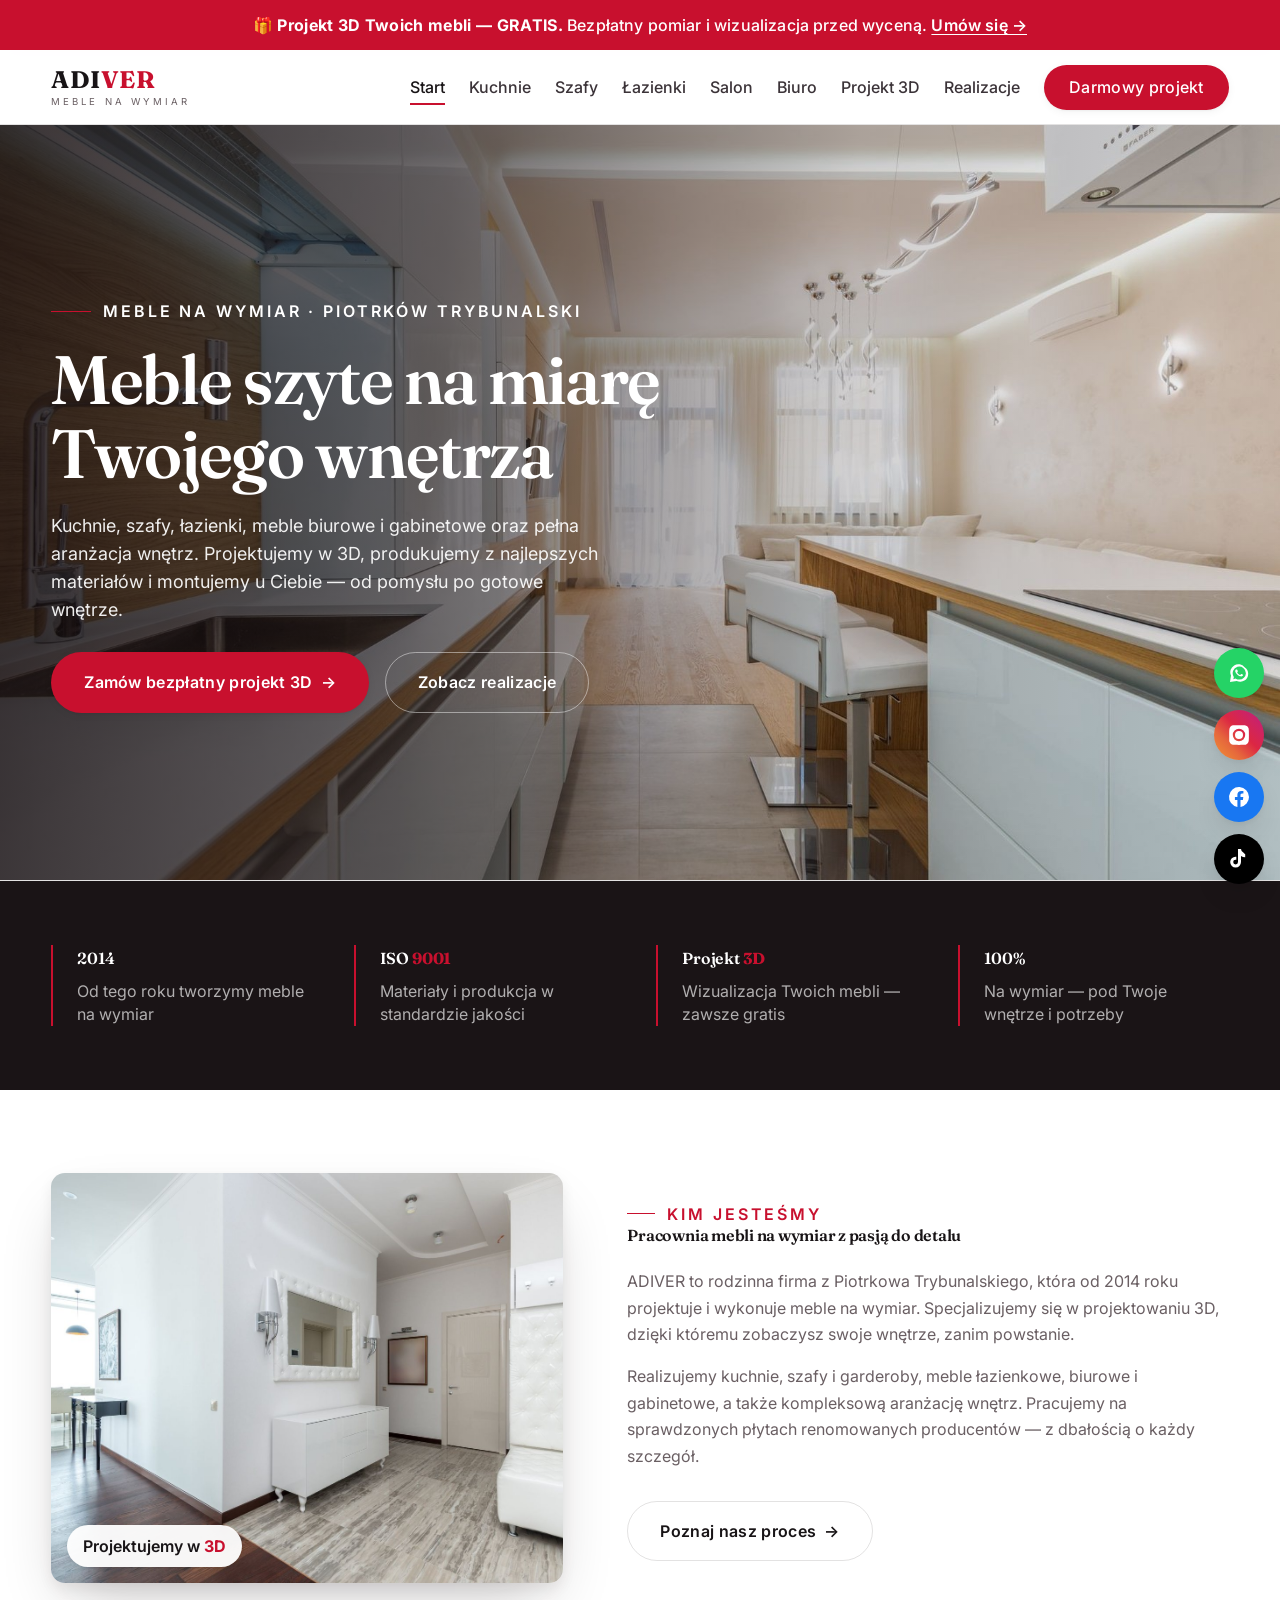
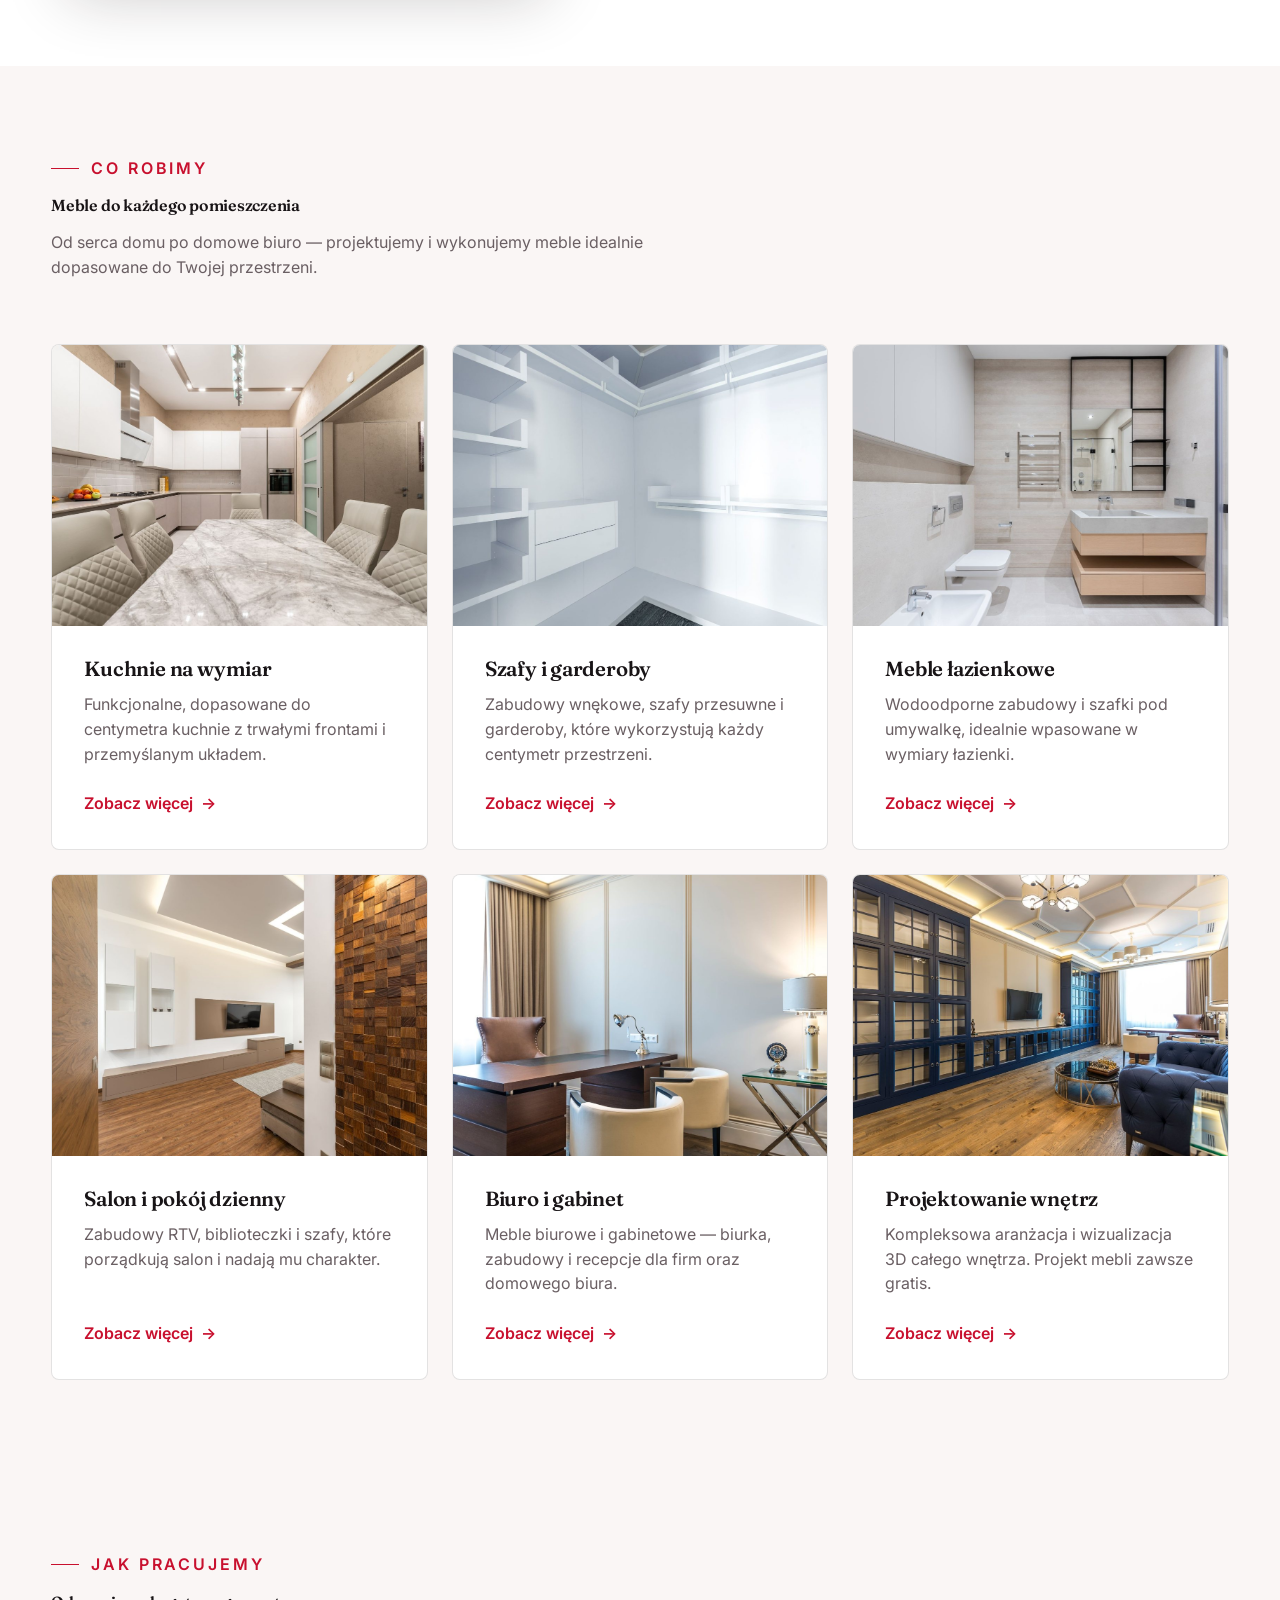
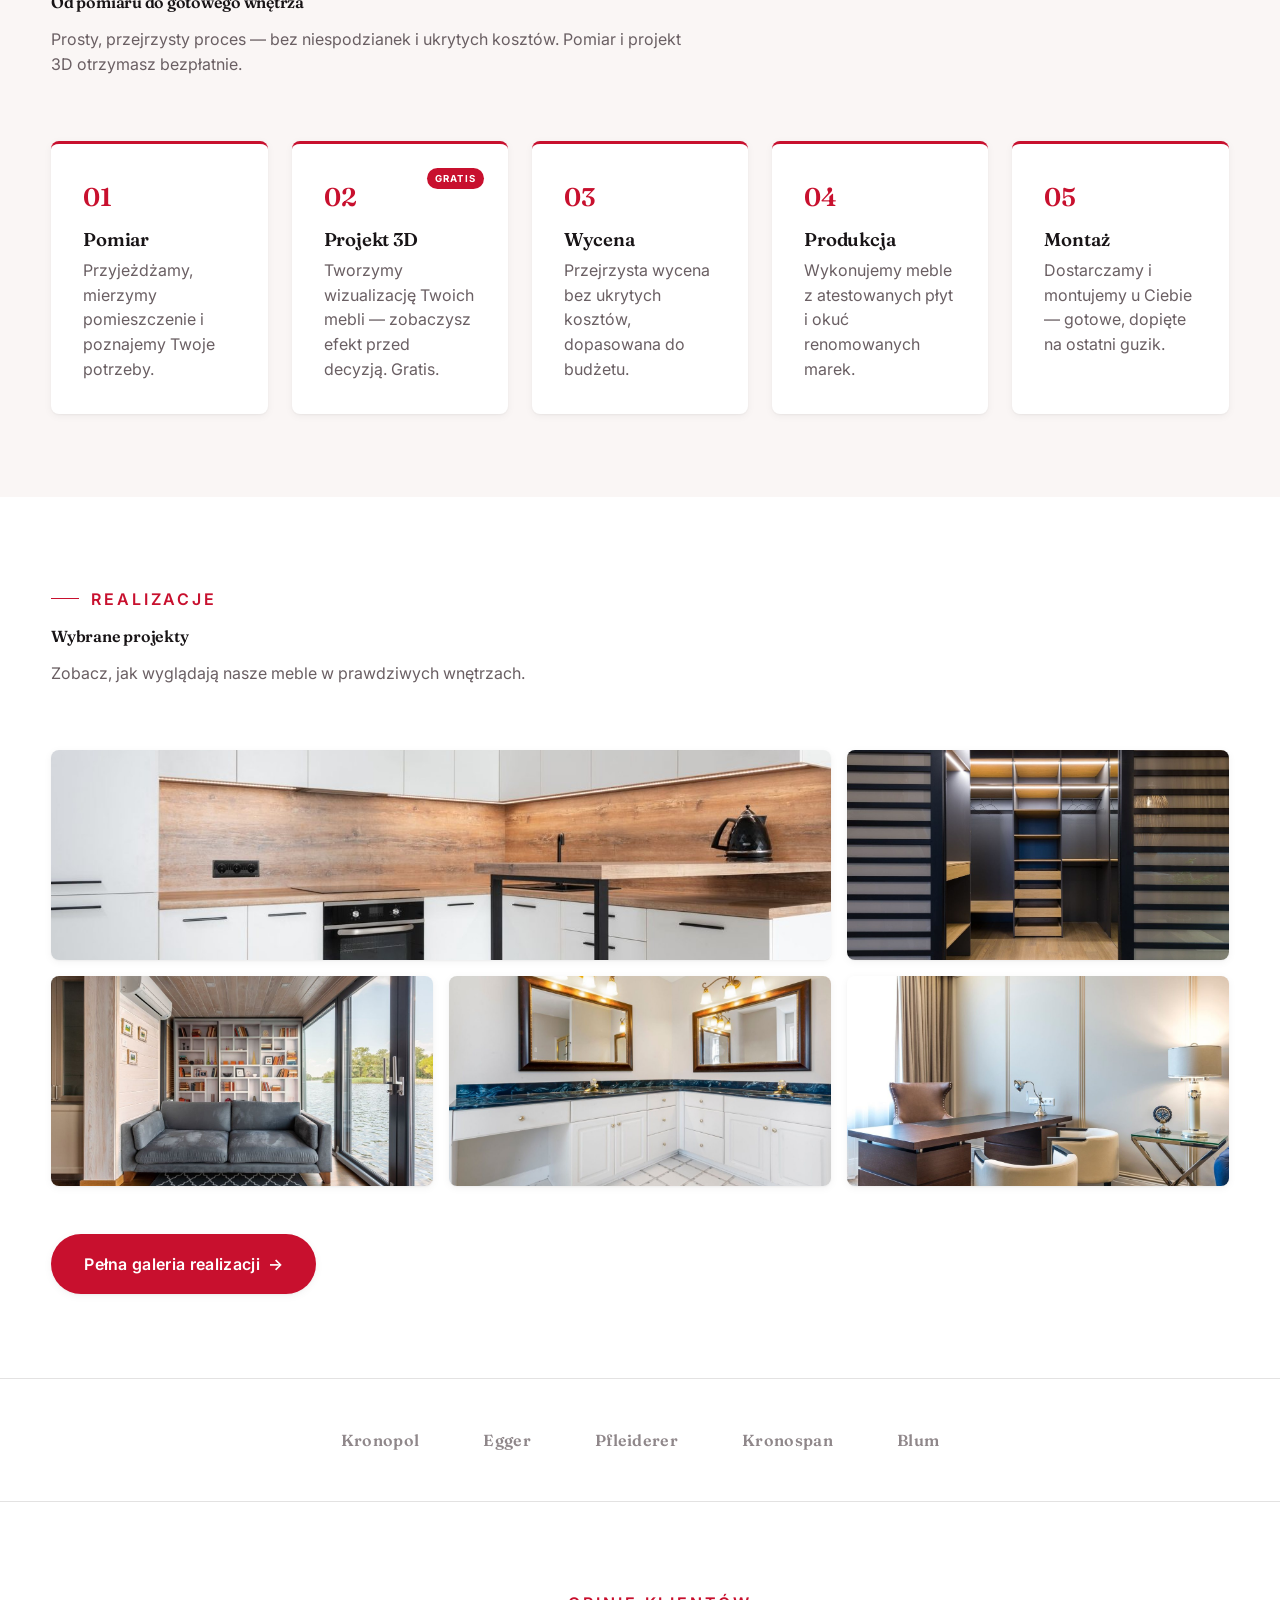
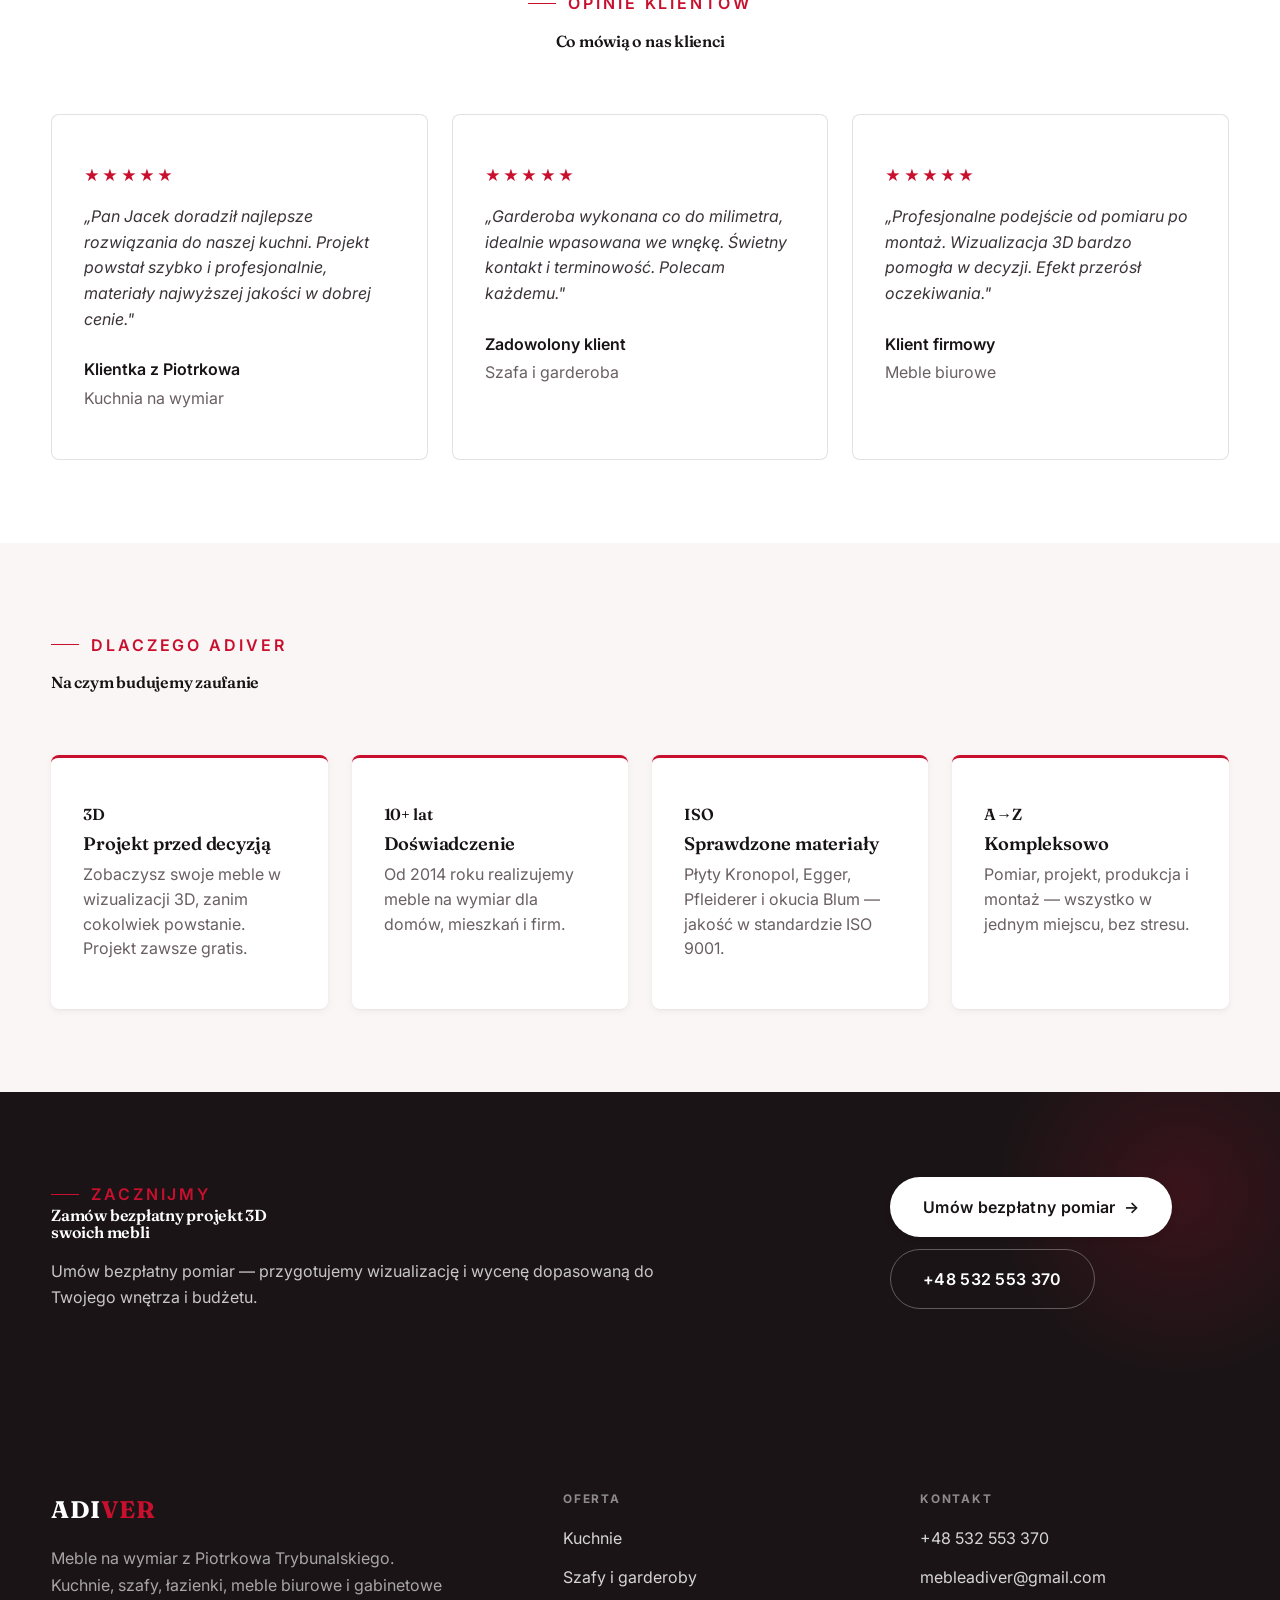
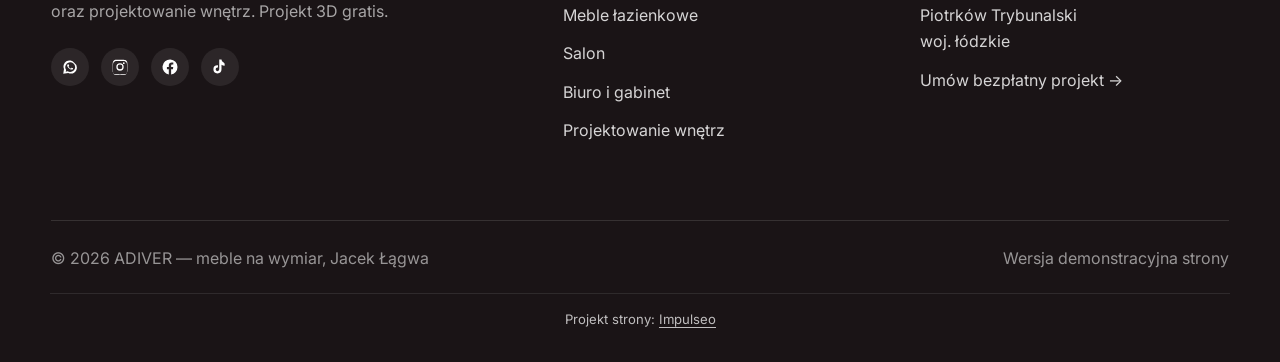
==== commit 1e910f73: "Stopka: podpis Impulseo z linkiem do impulseo.pl" ====
--- a/index.html
+++ b/index.html
@@ -226,6 +226,8 @@
       <span>Wersja demonstracyjna strony</span>
     </div>
   </div>
+
+  <p class="impulseo-credit" style="margin:1.4rem auto 0;padding:1rem 1.2rem 0;max-width:1180px;text-align:center;font-size:.82rem;line-height:1.5;opacity:.72;grid-column:1/-1;flex-basis:100%;width:100%;border-top:1px solid rgba(128,128,128,.28)">Projekt strony: <a href="https://impulseo.pl" target="_blank" rel="noopener" style="color:inherit;text-decoration:none;border-bottom:1px solid currentColor">Impulseo</a></p>
 </footer>
 
 <!-- DYMKI SOCIAL -->
--- a/assets/styles.css
+++ b/assets/styles.css
@@ -2,7 +2,7 @@
    ADIVER — meble na wymiar | premium, biało-czerwone
    Elegancka czerwień jako akcent, dużo bieli i przestrzeni.
    Display: Fraunces (serif, wnętrzarski luksus) · Body: Inter
-   Projekt strony: Krzysztof Brzeziński
+   Projekt strony: Impulseo (impulseo.pl)
    ============================================================ */
 
 :root{
@@ -380,3 +380,64 @@
   .reveal{opacity:1!important;transform:none!important}
   html{scroll-behavior:auto}
 }
+
+/* === HERO-FIT (29.07.2026) — hero DOPASOWUJE SIĘ do wysokości okna =========================
+   Zgłoszenie K. 29.07: na jego laptopie przyciski CTA w hero były ucięte dolną krawędzią
+   (Modern House). Pomiar headless (1512x879 → realny widok 792 px): dolna krawędź CTA
+   wypadała 123 px POD ekranem. Nawet przy maksymalnym oknie (982) było -20 px.
+
+   DLACZEGO POPRZEDNI FIX NIE DZIAŁAŁ: 27.07 dołożyliśmy @media(max-height:820px) — próg.
+   Widok K. ma ~792-895 px, czyli TUŻ NAD progiem → reguła w ogóle się nie włączała.
+   Progi są kruche: każdy inny laptop/dok/pasek zakładek przesuwa granicę.
+
+   ROZWIĄZANIE: zero progów. Każdy rozmiar, który decyduje o wysokości hero (typografia,
+   odstępy, padding), dostaje `min(dotychczasowa-wartość, X svh)` — czyli na wysokim ekranie
+   nic się nie zmienia, a im niższe okno, tym płynniej mniejsze. Treści NIE ucinamy.
+
+   Doklejane na SAM KONIEC styles.css (po motion) → wygrywa kaskadę, nie rusza reguł w miejscu.
+   Weryfikacja: tools-retrofit/measure_fold.py (mierzy zapas pod CTA dla 720/800/879/982). */
+
+/* ---------- HERO KINOWY (strona główna, rodziny „editorial") ---------- */
+.hero-cine .wrap{padding-block:min(var(--space-8),4svh)}
+.hero-cine .eyebrow{margin-bottom:min(var(--space-5),2svh)}
+.hero-cine h1{font-size:min(clamp(2.9rem,2rem + 4.4vw,5.2rem),7.6svh);
+  margin-bottom:min(var(--space-5),2.4svh)}
+.hero-cine .lead{font-size:min(1.125rem,2.3svh);line-height:1.55;
+  margin-bottom:min(var(--space-7),3.2svh)}
+
+/* ---------- HERO FACHOWCY — wariant A (pełny ekran) ---------- */
+.hf-panel{padding-top:min(clamp(6.5rem,13vh,9rem),11svh);
+  padding-bottom:min(clamp(2.6rem,6vh,3.6rem),4svh)}
+.hf-title{font-size:min(clamp(2.3rem,1.6rem + 3.2vw,4.3rem),7svh);
+  margin-top:min(var(--space-4),1.8svh);margin-bottom:min(var(--space-4),1.8svh)}
+.hf-lead{font-size:min(1.18rem,2.3svh);line-height:1.5}
+.hf-phone{margin-top:min(var(--space-6),2.8svh);margin-bottom:min(var(--space-5),2.2svh)}
+.hf-phone-num{font-size:min(clamp(2rem,1.5rem + 2.4vw,3.05rem),5.2svh)}
+.hf-trust{margin-top:min(var(--space-6),2.6svh);padding-top:min(var(--space-4),1.6svh)}
+
+/* Telefon: tam liczy się czytelność, nie upychanie — skalowanie wysokością wyłączone,
+   bo przy 844 px wysokości ekranu svh-limity zaczęłyby zmniejszać tekst bez potrzeby. */
+@media(max-width:680px){
+  .hero-cine h1{font-size:clamp(1.9rem,1.15rem + 4.4vw,2.7rem)}
+  .hero-cine .lead{font-size:.98rem}
+  .hf-title{font-size:clamp(2.1rem,1.6rem + 3.2vw,3rem)}
+  .hf-lead{font-size:1rem}
+  .hf-phone-num{font-size:clamp(1.9rem,1.5rem + 2.4vw,2.5rem)}
+}
+/* === /HERO-FIT === */
+
+
+/* ====== IMPULSEO-FIX-20260731 ======================================================
+   1) PODPIS w stopce jest teraz linkiem do impulseo.pl - ma być widocznie klikalny.
+   2) ŻYWY NAGŁÓWEK: warstwa przenikających kadrów (.mt-hero-layer) miała z-index:1, więc
+      lądowała NAD przyciemnieniem hero, a w rodzinie „fachowcy" nawet nad panelem z tekstem
+      (.hf-panel nie miał własnego z-index). Efekt: przy zmianie zdjęcia napis znikał i wracał.
+      Teraz warstwa idzie tam, gdzie zdjęcie tła (z-index:-2), a treść nagłówka dostaje twardy
+      z-index:3. Zmieniają się WYŁĄCZNIE zdjęcia w tle - napis stoi nieruchomo.
+      (hero-cine celowo pominięte: tam img ma z-index:0 i układ był poprawny.) */
+.foot-bot a.foot-credit{color:rgba(255,255,255,.78);text-decoration:none;border-bottom:1px solid rgba(255,255,255,.28)}
+.foot-bot a.foot-credit:hover{color:#fff;border-bottom-color:#fff}
+.hero-fach > img.mt-hero-layer,.hero-gastro > img.mt-hero-layer,.hero-auto > img.mt-hero-layer,
+.hero-dom > img.mt-hero-layer,.hero-studio > img.mt-hero-layer{z-index:-2}
+.hf-panel,.hf-inner,.hd-panel,.hk-panel,.ha-inner,.hs-inner,.hg-inner{position:relative;z-index:3}
+/* ====== koniec IMPULSEO-FIX-20260731 ====== */
